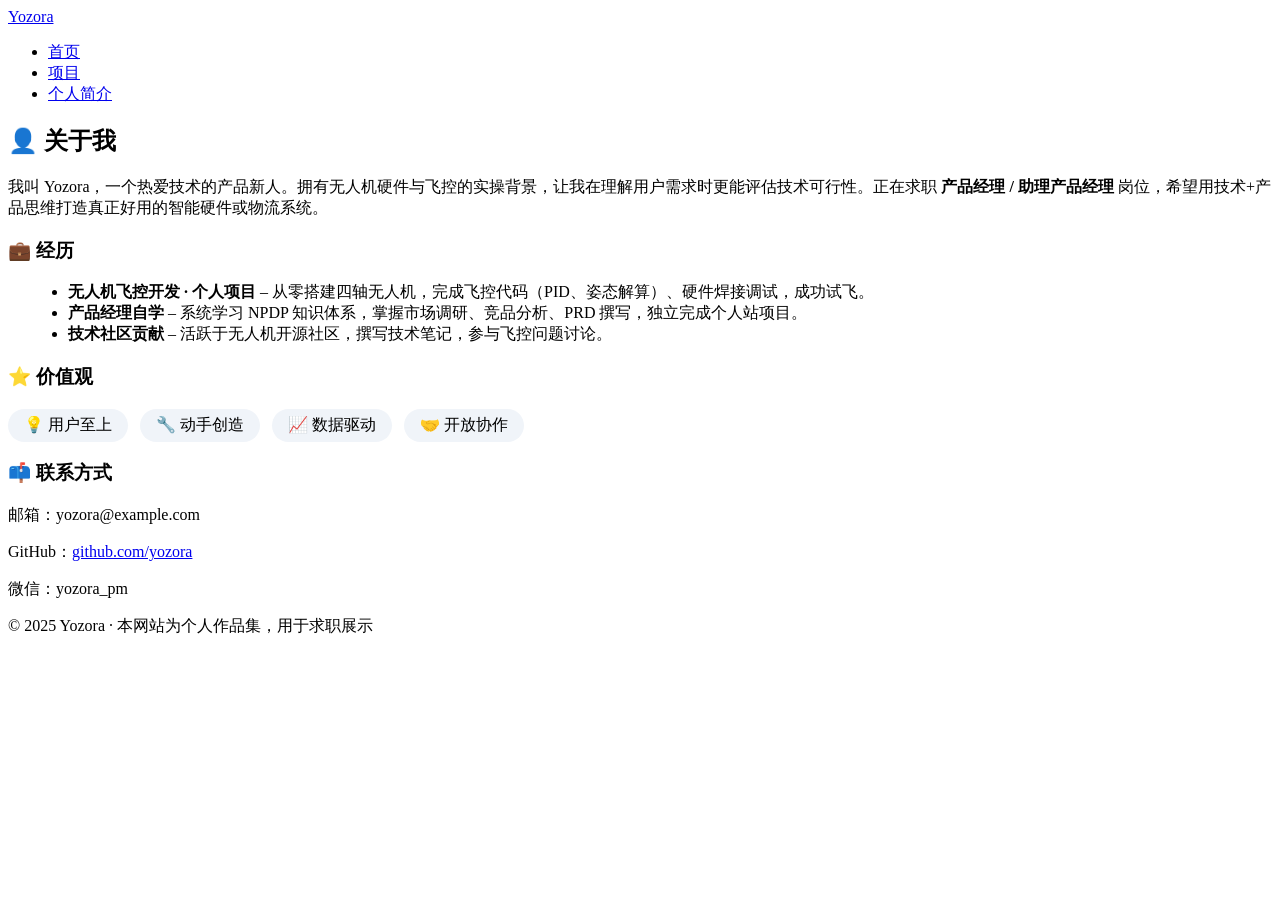
==== about.html @ b14886d8 "Create about.html" ====
<!DOCTYPE html>
<html lang="zh-CN">
<head>
    <meta charset="UTF-8">
    <meta name="viewport" content="width=device-width, initial-scale=1.0">
    <title>关于我 · Yozora</title>
    <link rel="stylesheet" href="style.css">
    <link rel="stylesheet" href="https://cdnjs.cloudflare.com/ajax/libs/font-awesome/6.0.0-beta3/css/all.min.css">
</head>
<body>

<nav class="navbar">
    <div class="container">
        <a href="index.html" class="logo">Yozora</a>
        <ul class="nav-links">
            <li><a href="index.html">首页</a></li>
            <li><a href="project.html">项目</a></li>
            <li><a href="about.html">个人简介</a></li>
        </ul>
    </div>
</nav>

<main class="container">
    <div class="card">
        <h2>👤 关于我</h2>
        <p>我叫 Yozora，一个热爱技术的产品新人。拥有无人机硬件与飞控的实操背景，让我在理解用户需求时更能评估技术可行性。正在求职 <strong>产品经理 / 助理产品经理</strong> 岗位，希望用技术+产品思维打造真正好用的智能硬件或物流系统。</p>

        <h3>💼 经历</h3>
        <ul style="margin: 16px 0 0 20px;">
            <li><strong>无人机飞控开发 · 个人项目</strong> – 从零搭建四轴无人机，完成飞控代码（PID、姿态解算）、硬件焊接调试，成功试飞。</li>
            <li><strong>产品经理自学</strong> – 系统学习 NPDP 知识体系，掌握市场调研、竞品分析、PRD 撰写，独立完成个人站项目。</li>
            <li><strong>技术社区贡献</strong> – 活跃于无人机开源社区，撰写技术笔记，参与飞控问题讨论。</li>
        </ul>

        <h3>⭐ 价值观</h3>
        <div style="display: flex; flex-wrap: wrap; gap: 12px; margin: 16px 0;">
            <span style="background: #f0f4f9; padding: 6px 16px; border-radius: 40px;">💡 用户至上</span>
            <span style="background: #f0f4f9; padding: 6px 16px; border-radius: 40px;">🔧 动手创造</span>
            <span style="background: #f0f4f9; padding: 6px 16px; border-radius: 40px;">📈 数据驱动</span>
            <span style="background: #f0f4f9; padding: 6px 16px; border-radius: 40px;">🤝 开放协作</span>
        </div>

        <h3>📫 联系方式</h3>
        <p>邮箱：yozora@example.com</p>
        <p>GitHub：<a href="#">github.com/yozora</a></p>
        <p>微信：yozora_pm</p>
    </div>
</main>

<footer class="footer">
    <div class="container">
        <p>© 2025 Yozora · 本网站为个人作品集，用于求职展示</p>
    </div>
</footer>

</body>
</html>
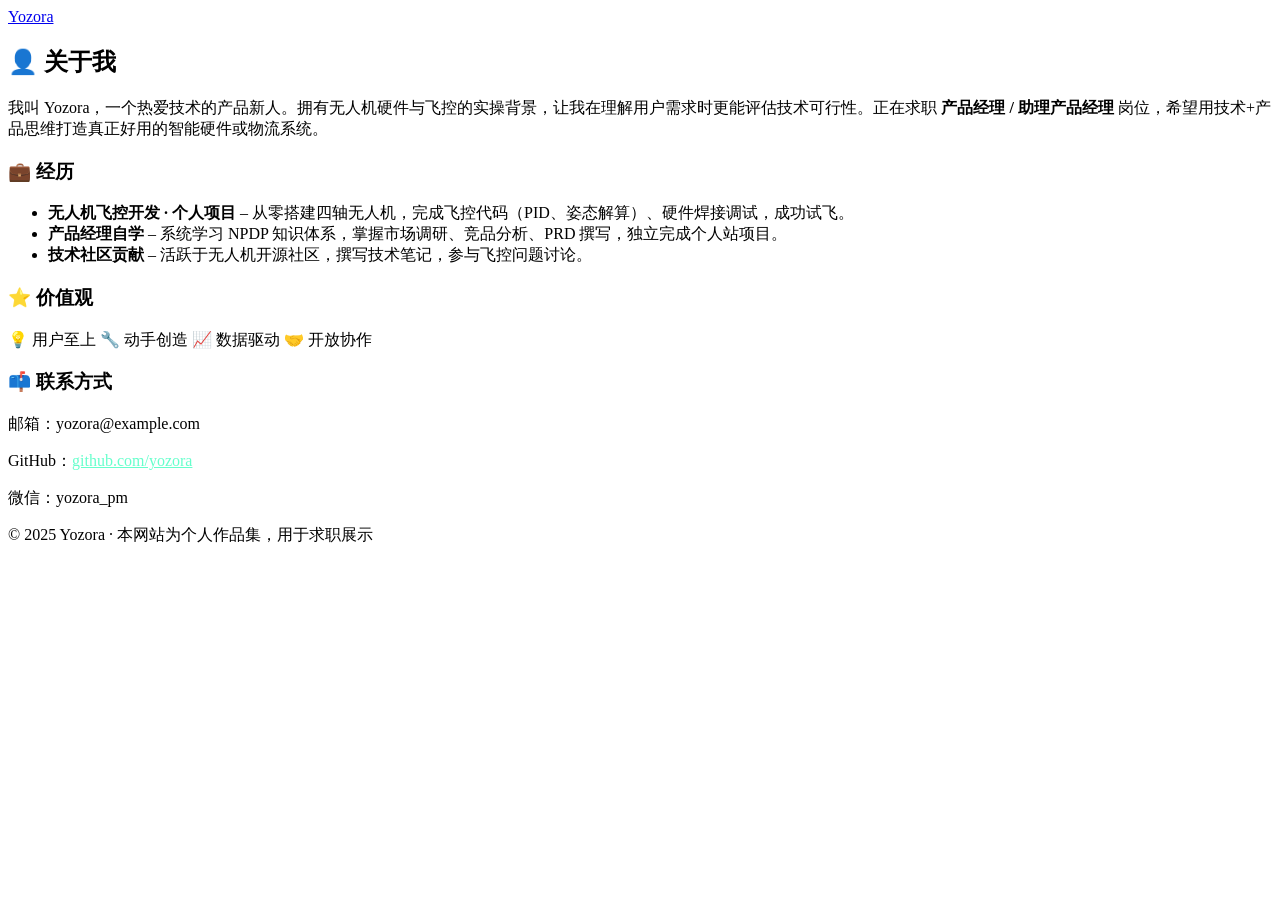
==== commit 9ce96232: "Update about.html" ====
--- a/about.html
+++ b/about.html
@@ -12,11 +12,6 @@
 <nav class="navbar">
     <div class="container">
         <a href="index.html" class="logo">Yozora</a>
-        <ul class="nav-links">
-            <li><a href="index.html">首页</a></li>
-            <li><a href="project.html">项目</a></li>
-            <li><a href="about.html">个人简介</a></li>
-        </ul>
     </div>
 </nav>
 
@@ -26,23 +21,23 @@
         <p>我叫 Yozora，一个热爱技术的产品新人。拥有无人机硬件与飞控的实操背景，让我在理解用户需求时更能评估技术可行性。正在求职 <strong>产品经理 / 助理产品经理</strong> 岗位，希望用技术+产品思维打造真正好用的智能硬件或物流系统。</p>
 
         <h3>💼 经历</h3>
-        <ul style="margin: 16px 0 0 20px;">
+        <ul class="experience-list">
             <li><strong>无人机飞控开发 · 个人项目</strong> – 从零搭建四轴无人机，完成飞控代码（PID、姿态解算）、硬件焊接调试，成功试飞。</li>
             <li><strong>产品经理自学</strong> – 系统学习 NPDP 知识体系，掌握市场调研、竞品分析、PRD 撰写，独立完成个人站项目。</li>
             <li><strong>技术社区贡献</strong> – 活跃于无人机开源社区，撰写技术笔记，参与飞控问题讨论。</li>
         </ul>
 
         <h3>⭐ 价值观</h3>
-        <div style="display: flex; flex-wrap: wrap; gap: 12px; margin: 16px 0;">
-            <span style="background: #f0f4f9; padding: 6px 16px; border-radius: 40px;">💡 用户至上</span>
-            <span style="background: #f0f4f9; padding: 6px 16px; border-radius: 40px;">🔧 动手创造</span>
-            <span style="background: #f0f4f9; padding: 6px 16px; border-radius: 40px;">📈 数据驱动</span>
-            <span style="background: #f0f4f9; padding: 6px 16px; border-radius: 40px;">🤝 开放协作</span>
+        <div class="value-tags">
+            <span class="value-tag">💡 用户至上</span>
+            <span class="value-tag">🔧 动手创造</span>
+            <span class="value-tag">📈 数据驱动</span>
+            <span class="value-tag">🤝 开放协作</span>
         </div>
 
         <h3>📫 联系方式</h3>
         <p>邮箱：yozora@example.com</p>
-        <p>GitHub：<a href="#">github.com/yozora</a></p>
+        <p>GitHub：<a href="#" style="color:#66ffcc;">github.com/yozora</a></p>
         <p>微信：yozora_pm</p>
     </div>
 </main>
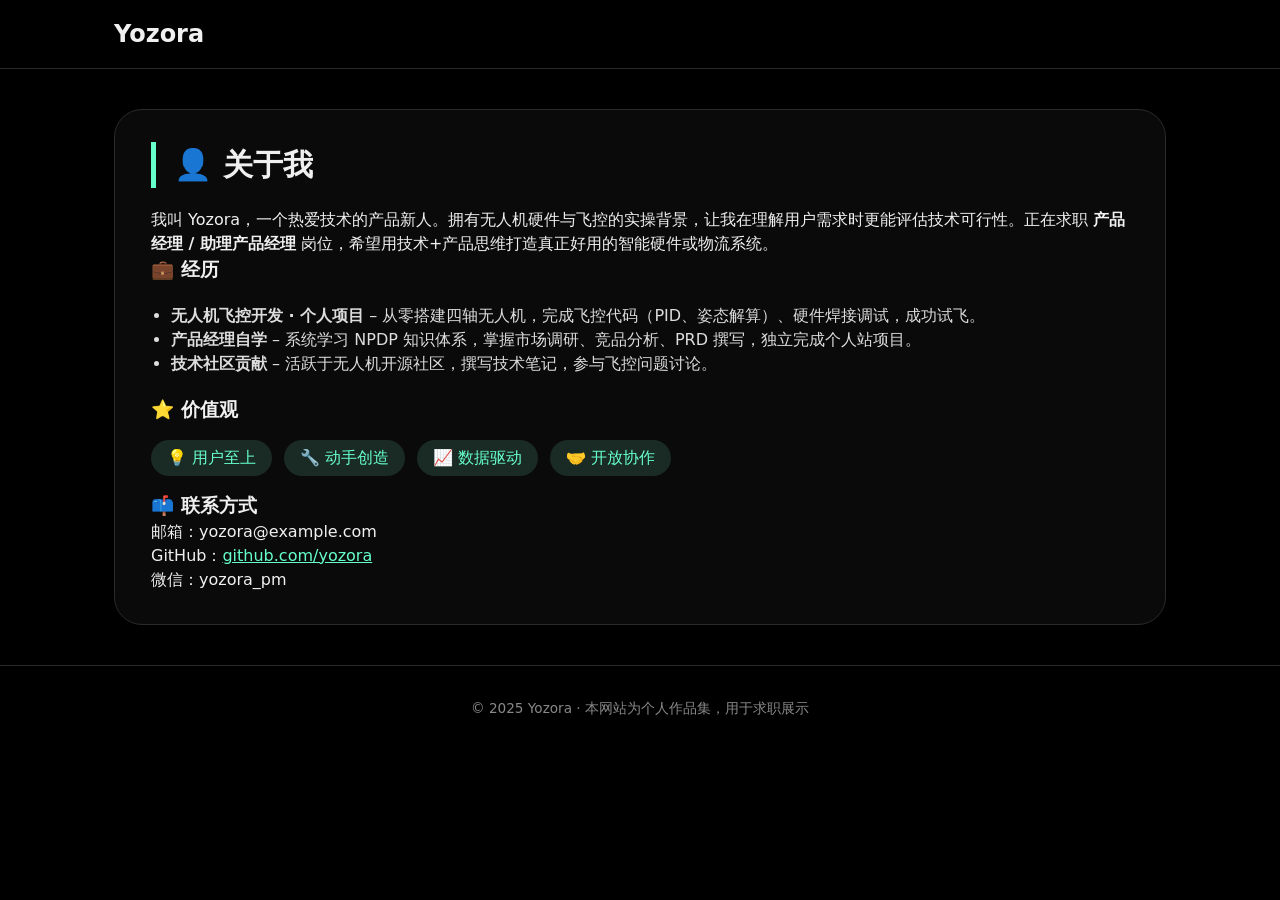
==== commit b7fc232c: "Update about.html" ====
--- a/about.html
+++ b/about.html
@@ -4,11 +4,12 @@
     <meta charset="UTF-8">
     <meta name="viewport" content="width=device-width, initial-scale=1.0">
     <title>关于我 · Yozora</title>
-    <link rel="stylesheet" href="style.css">
+    <link rel="stylesheet" href="styles.css">
     <link rel="stylesheet" href="https://cdnjs.cloudflare.com/ajax/libs/font-awesome/6.0.0-beta3/css/all.min.css">
 </head>
 <body>
 
+<!-- 导航栏：只有 Yozora 返回首页 -->
 <nav class="navbar">
     <div class="container">
         <a href="index.html" class="logo">Yozora</a>
--- a/styles.css
+++ b/styles.css
@@ -0,0 +1,264 @@
+/* ========== 全局样式 ========== */
+* {
+    margin: 0;
+    padding: 0;
+    box-sizing: border-box;
+}
+
+body {
+    /* 深黑色背景 - 关键修改 */
+    background-color: #000000;
+    /* 米白色文字 */
+    color: #f0f0f0;
+    font-family: 'Inter', system-ui, -apple-system, 'Segoe UI', Roboto, Helvetica, Arial, sans-serif;
+    line-height: 1.5;
+}
+
+/* 内容容器，限制最大宽度并居中 */
+.container {
+    max-width: 1100px;
+    margin: 0 auto;
+    padding: 0 24px;
+}
+
+/* ========== 导航栏（仅保留 Yozora 返回首页） ========== */
+.navbar {
+    background-color: #000000;
+    border-bottom: 1px solid #2a2a2a;
+    position: sticky;
+    top: 0;
+    z-index: 100;
+}
+
+.navbar .container {
+    padding: 16px 24px;
+}
+
+/* 返回首页的 Logo */
+.logo {
+    font-weight: 700;
+    font-size: 1.5rem;
+    text-decoration: none;
+    color: #f0f0f0;
+    transition: color 0.2s;
+}
+
+.logo:hover {
+    color: #66ffcc; /* 悬停时亮绿色 */
+}
+
+/* ========== 通用按钮样式 ========== */
+.btn-primary {
+    display: inline-block;
+    background: #2a6f4f;
+    color: white;
+    border: none;
+    padding: 10px 28px;
+    border-radius: 40px;
+    font-size: 1rem;
+    font-weight: 500;
+    cursor: pointer;
+    transition: 0.2s;
+    text-decoration: none;
+}
+
+.btn-primary:hover {
+    background: #3f8c64;
+}
+
+/* ========== 卡片样式（用于所有页面） ========== */
+.card {
+    background: #0a0a0a;   /* 卡片背景稍亮，与纯黑背景区分 */
+    border-radius: 28px;
+    padding: 32px 36px;
+    margin: 40px 0;
+    border: 1px solid #2a2a2a;
+    box-shadow: 0 4px 12px rgba(0, 0, 0, 0.4);
+}
+
+.card h2 {
+    font-size: 1.9rem;
+    font-weight: 600;
+    margin-bottom: 20px;
+    border-left: 5px solid #66ffcc; /* 装饰条 */
+    padding-left: 18px;
+    color: #f0f0f0;
+}
+
+/* ========== 首页的两个卡片（左右并排，可点击） ========== */
+.feature-grid {
+    display: flex;
+    gap: 30px;
+    flex-wrap: wrap;
+    margin: 20px 0 60px;
+}
+
+/* 每个卡片就是一个链接，宽度平均分配（在桌面端左右并排） */
+.feature-card {
+    flex: 1;                   /* 关键：两个卡片各占一半宽度 */
+    min-width: 250px;          /* 防止太窄时折行 */
+    background: #0a0a0a;
+    border: 1px solid #2a2a2a;
+    border-radius: 28px;
+    padding: 32px 24px;
+    text-align: center;        /* 所有文字和图标居中 */
+    transition: transform 0.2s, border-color 0.2s;
+    text-decoration: none;
+    color: inherit;
+    display: block;
+}
+
+.feature-card:hover {
+    transform: translateY(-4px);
+    border-color: #66ffcc;       /* 悬停时边框亮绿色 */
+}
+
+/* 图标样式（居中显示） */
+.feature-card i {
+    font-size: 48px;
+    color: #66ffcc;              /* 图标亮绿色 */
+    display: block;              /* 块级元素，方便居中 */
+    margin: 0 auto 16px auto;    /* 上下左右自动居中，下边距16px */
+}
+
+.feature-card h3 {
+    font-size: 1.6rem;
+    margin-bottom: 12px;
+    font-weight: 500;
+    color: #f0f0f0;
+}
+
+.feature-card p {
+    color: #bbbbbb;              /* 描述文字灰色 */
+    font-size: 0.95rem;
+}
+
+/* ========== 以下为其他页面公用样式（保持不变） ========== */
+.image-placeholder {
+    background: #1a1a1a;
+    border-radius: 20px;
+    padding: 20px;
+    text-align: center;
+    margin: 20px 0;
+    border: 1px solid #2a2a2a;
+}
+
+.image-placeholder img {
+    max-width: 100%;
+    height: auto;
+    display: block;
+    margin: 0 auto;
+}
+
+.timeline {
+    display: flex;
+    flex-direction: column;
+    gap: 16px;
+    margin: 20px 0;
+}
+
+.timeline-item {
+    display: flex;
+    align-items: flex-start;
+    gap: 20px;
+    border-bottom: 1px dashed #2a2a2a;
+    padding-bottom: 12px;
+}
+
+.timeline-day {
+    min-width: 80px;
+    font-weight: 700;
+    background: #1f2a24;
+    padding: 4px 12px;
+    border-radius: 40px;
+    text-align: center;
+    color: #66ffcc;
+}
+
+.timeline-content {
+    color: #dddddd;
+}
+
+.feedback-area {
+    background: #0e0e0e;
+    border-radius: 24px;
+    padding: 24px;
+    margin-top: 32px;
+    border: 1px solid #2a2a2a;
+}
+
+.rating-stars i {
+    font-size: 28px;
+    cursor: pointer;
+    color: #ffaa44;
+    margin-right: 6px;
+    transition: transform 0.1s;
+}
+
+.rating-stars i:hover {
+    transform: scale(1.1);
+}
+
+.rating-value {
+    background: #1a1a1a;
+    padding: 4px 12px;
+    border-radius: 30px;
+    font-size: 0.9rem;
+    margin-left: 12px;
+}
+
+textarea {
+    width: 100%;
+    padding: 12px;
+    border-radius: 16px;
+    border: 1px solid #2a2a2a;
+    background: #0a0a0a;
+    color: #f0f0f0;
+    font-family: inherit;
+    font-size: 1rem;
+    margin: 10px 0;
+}
+
+.experience-list {
+    margin: 20px 0 20px 20px;
+    color: #dddddd;
+}
+
+.value-tags {
+    display: flex;
+    flex-wrap: wrap;
+    gap: 12px;
+    margin: 16px 0;
+}
+
+.value-tag {
+    background: #1a2a24;
+    padding: 6px 16px;
+    border-radius: 40px;
+    color: #66ffcc;
+}
+
+.footer {
+    text-align: center;
+    padding: 32px 0;
+    border-top: 1px solid #2a2a2a;
+    margin-top: 32px;
+    color: #888888;
+    font-size: 0.85rem;
+}
+
+@media (max-width: 768px) {
+    .feature-grid {
+        flex-direction: column;   /* 手机屏幕时变成上下排列 */
+    }
+    .navbar .container {
+        text-align: left;
+    }
+    .card {
+        padding: 24px 20px;
+    }
+    .timeline-item {
+        flex-direction: column;
+        gap: 6px;
+    }
+}
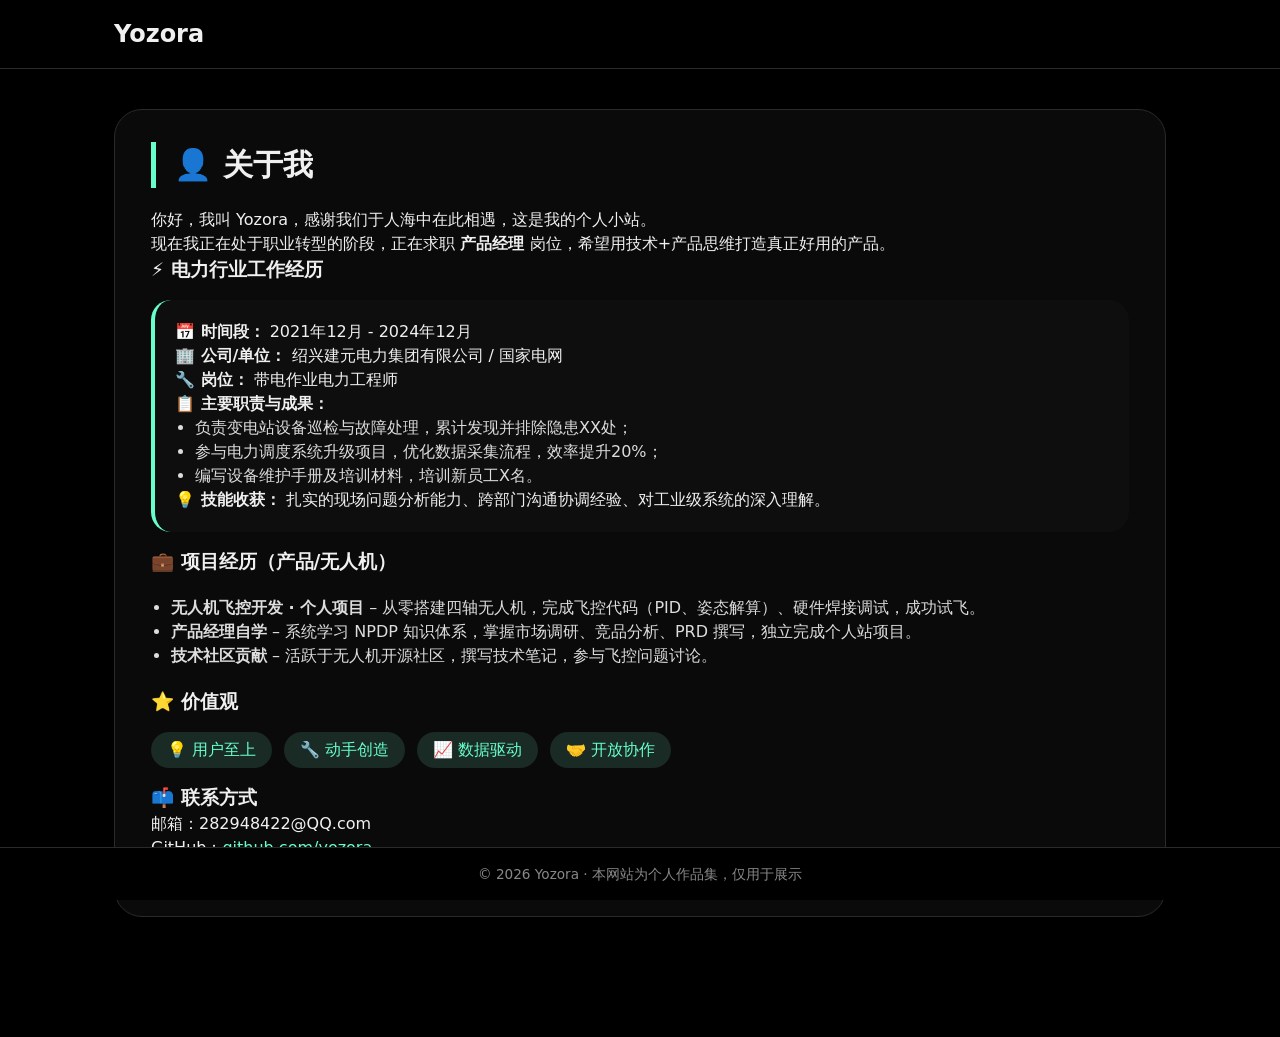
==== commit c7820268: "Update about.html" ====
--- a/about.html
+++ b/about.html
@@ -9,7 +9,6 @@
 </head>
 <body>
 
-<!-- 导航栏：只有 Yozora 返回首页 -->
 <nav class="navbar">
     <div class="container">
         <a href="index.html" class="logo">Yozora</a>
@@ -19,9 +18,25 @@
 <main class="container">
     <div class="card">
         <h2>👤 关于我</h2>
-        <p>我叫 Yozora，一个热爱技术的产品新人。拥有无人机硬件与飞控的实操背景，让我在理解用户需求时更能评估技术可行性。正在求职 <strong>产品经理 / 助理产品经理</strong> 岗位，希望用技术+产品思维打造真正好用的智能硬件或物流系统。</p>
+        <p>你好，我叫 Yozora，感谢我们于人海中在此相遇，这是我的个人小站。 </p>
+        <p>现在我正在处于职业转型的阶段，正在求职 <strong>产品经理 </strong> 岗位，希望用技术+产品思维打造真正好用的产品。</p>
+        <!-- ========= 用户可修改区域：电力工作经历 ========= -->
+        <h3>⚡ 电力行业工作经历</h3>
+        <div style="background: #0e0e0e; border-radius: 20px; padding: 20px; margin: 16px 0; border-left: 4px solid #66ffcc;">
+            <p><strong>📅 时间段：</strong> 2021年12月 - 2024年12月</p>
+            <p><strong>🏢 公司/单位：</strong> 绍兴建元电力集团有限公司 / 国家电网</p>
+            <p><strong>🔧 岗位：</strong> 带电作业电力工程师</p>
+            <p><strong>📋 主要职责与成果：</strong></p>
+            <ul style="margin-left: 20px; color: #dddddd;">
+                <li>负责变电站设备巡检与故障处理，累计发现并排除隐患XX处；</li>
+                <li>参与电力调度系统升级项目，优化数据采集流程，效率提升20%；</li>
+                <li>编写设备维护手册及培训材料，培训新员工X名。</li>
+                <!-- 你可以自由增删或修改以上条目 -->
+            </ul>
+            <p><strong>💡 技能收获：</strong> 扎实的现场问题分析能力、跨部门沟通协调经验、对工业级系统的深入理解。</p>
+        </div>
 
-        <h3>💼 经历</h3>
+        <h3>💼 项目经历（产品/无人机）</h3>
         <ul class="experience-list">
             <li><strong>无人机飞控开发 · 个人项目</strong> – 从零搭建四轴无人机，完成飞控代码（PID、姿态解算）、硬件焊接调试，成功试飞。</li>
             <li><strong>产品经理自学</strong> – 系统学习 NPDP 知识体系，掌握市场调研、竞品分析、PRD 撰写，独立完成个人站项目。</li>
@@ -37,15 +52,15 @@
         </div>
 
         <h3>📫 联系方式</h3>
-        <p>邮箱：yozora@example.com</p>
+        <p>邮箱：282948422@QQ.com</p>
         <p>GitHub：<a href="#" style="color:#66ffcc;">github.com/yozora</a></p>
-        <p>微信：yozora_pm</p>
+        <p>微信：yozora0501</p>
     </div>
 </main>
 
 <footer class="footer">
     <div class="container">
-        <p>© 2025 Yozora · 本网站为个人作品集，用于求职展示</p>
+        <p>© 2026 Yozora · 本网站为个人作品集，仅用于展示</p>
     </div>
 </footer>
 
--- a/styles.css
+++ b/styles.css
@@ -6,12 +6,11 @@
 }
 
 body {
-    /* 深黑色背景 - 关键修改 */
     background-color: #000000;
-    /* 米白色文字 */
     color: #f0f0f0;
     font-family: 'Inter', system-ui, -apple-system, 'Segoe UI', Roboto, Helvetica, Arial, sans-serif;
     line-height: 1.5;
+    padding-bottom: 80px;   /* 为固定页脚留出空间，避免遮挡内容 */
 }
 
 /* 内容容器，限制最大宽度并居中 */
@@ -44,7 +43,7 @@
 }
 
 .logo:hover {
-    color: #66ffcc; /* 悬停时亮绿色 */
+    color: #66ffcc;
 }
 
 /* ========== 通用按钮样式 ========== */
@@ -68,7 +67,7 @@
 
 /* ========== 卡片样式（用于所有页面） ========== */
 .card {
-    background: #0a0a0a;   /* 卡片背景稍亮，与纯黑背景区分 */
+    background: #0a0a0a;
     border-radius: 28px;
     padding: 32px 36px;
     margin: 40px 0;
@@ -80,7 +79,7 @@
     font-size: 1.9rem;
     font-weight: 600;
     margin-bottom: 20px;
-    border-left: 5px solid #66ffcc; /* 装饰条 */
+    border-left: 5px solid #66ffcc;
     padding-left: 18px;
     color: #f0f0f0;
 }
@@ -93,15 +92,14 @@
     margin: 20px 0 60px;
 }
 
-/* 每个卡片就是一个链接，宽度平均分配（在桌面端左右并排） */
 .feature-card {
-    flex: 1;                   /* 关键：两个卡片各占一半宽度 */
-    min-width: 250px;          /* 防止太窄时折行 */
+    flex: 1;
+    min-width: 250px;
     background: #0a0a0a;
     border: 1px solid #2a2a2a;
     border-radius: 28px;
     padding: 32px 24px;
-    text-align: center;        /* 所有文字和图标居中 */
+    text-align: center;
     transition: transform 0.2s, border-color 0.2s;
     text-decoration: none;
     color: inherit;
@@ -110,15 +108,14 @@
 
 .feature-card:hover {
     transform: translateY(-4px);
-    border-color: #66ffcc;       /* 悬停时边框亮绿色 */
-}
-
-/* 图标样式（居中显示） */
+    border-color: #66ffcc;
+}
+
 .feature-card i {
     font-size: 48px;
-    color: #66ffcc;              /* 图标亮绿色 */
-    display: block;              /* 块级元素，方便居中 */
-    margin: 0 auto 16px auto;    /* 上下左右自动居中，下边距16px */
+    color: #66ffcc;
+    display: block;
+    margin: 0 auto 16px auto;
 }
 
 .feature-card h3 {
@@ -129,11 +126,11 @@
 }
 
 .feature-card p {
-    color: #bbbbbb;              /* 描述文字灰色 */
+    color: #bbbbbb;
     font-size: 0.95rem;
 }
 
-/* ========== 以下为其他页面公用样式（保持不变） ========== */
+/* ========== 以下为其他页面公用样式 ========== */
 .image-placeholder {
     background: #1a1a1a;
     border-radius: 20px;
@@ -238,18 +235,24 @@
     color: #66ffcc;
 }
 
+/* ========== 固定页脚样式 ========== */
 .footer {
-    text-align: center;
-    padding: 32px 0;
+    position: fixed;
+    bottom: 0;
+    left: 0;
+    width: 100%;
+    text-align: center;
+    padding: 16px 0;
     border-top: 1px solid #2a2a2a;
-    margin-top: 32px;
+    background-color: #000000;
     color: #888888;
     font-size: 0.85rem;
+    z-index: 100;
 }
 
 @media (max-width: 768px) {
     .feature-grid {
-        flex-direction: column;   /* 手机屏幕时变成上下排列 */
+        flex-direction: column;
     }
     .navbar .container {
         text-align: left;
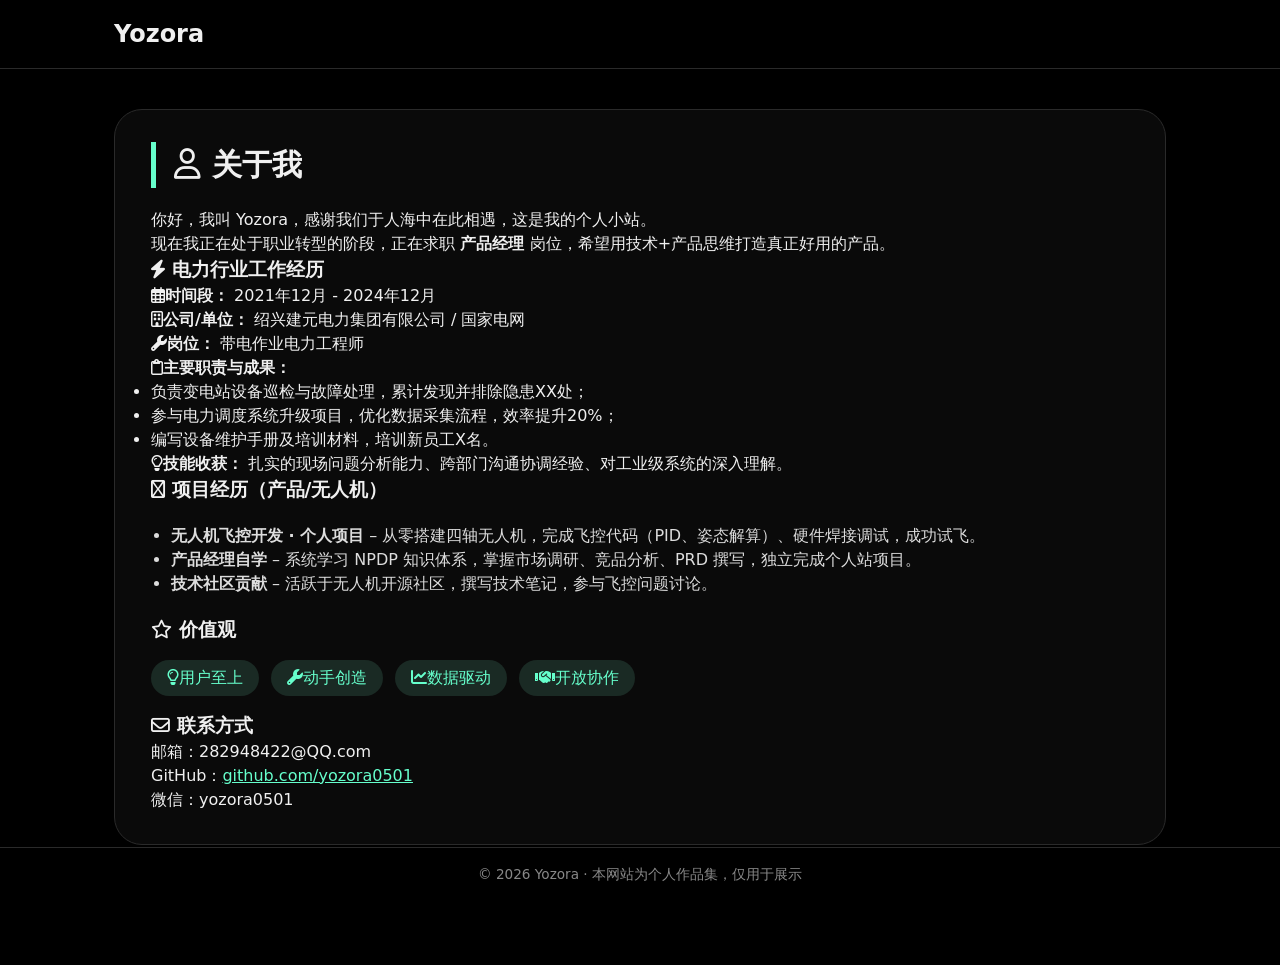
==== commit 684bcfd2: "Update about.html" ====
--- a/about.html
+++ b/about.html
@@ -17,43 +17,58 @@
 
 <main class="container">
     <div class="card">
-        <h2>👤 关于我</h2>
+        <h2 class="section-heading">
+            <span class="heading-icon"><i class="far fa-user"></i></span>
+            <span class="title-text">关于我</span>
+        </h2>
         <p>你好，我叫 Yozora，感谢我们于人海中在此相遇，这是我的个人小站。 </p>
         <p>现在我正在处于职业转型的阶段，正在求职 <strong>产品经理 </strong> 岗位，希望用技术+产品思维打造真正好用的产品。</p>
         <!-- ========= 用户可修改区域：电力工作经历 ========= -->
-        <h3>⚡ 电力行业工作经历</h3>
-        <div style="background: #0e0e0e; border-radius: 20px; padding: 20px; margin: 16px 0; border-left: 4px solid #66ffcc;">
-            <p><strong>📅 时间段：</strong> 2021年12月 - 2024年12月</p>
-            <p><strong>🏢 公司/单位：</strong> 绍兴建元电力集团有限公司 / 国家电网</p>
-            <p><strong>🔧 岗位：</strong> 带电作业电力工程师</p>
-            <p><strong>📋 主要职责与成果：</strong></p>
-            <ul style="margin-left: 20px; color: #dddddd;">
+        <h3 class="section-heading">
+            <span class="heading-icon"><i class="fas fa-bolt"></i></span>
+            <span class="title-text">电力行业工作经历</span>
+        </h3>
+        <div class="detail-card">
+            <p><strong class="meta-label"><span class="mini-icon"><i class="far fa-calendar-alt"></i></span><span>时间段：</span></strong> 2021年12月 - 2024年12月</p>
+            <p><strong class="meta-label"><span class="mini-icon"><i class="far fa-building"></i></span><span>公司/单位：</span></strong> 绍兴建元电力集团有限公司 / 国家电网</p>
+            <p><strong class="meta-label"><span class="mini-icon"><i class="fas fa-wrench"></i></span><span>岗位：</span></strong> 带电作业电力工程师</p>
+            <p><strong class="meta-label"><span class="mini-icon"><i class="far fa-clipboard"></i></span><span>主要职责与成果：</span></strong></p>
+            <ul class="detail-list">
                 <li>负责变电站设备巡检与故障处理，累计发现并排除隐患XX处；</li>
                 <li>参与电力调度系统升级项目，优化数据采集流程，效率提升20%；</li>
                 <li>编写设备维护手册及培训材料，培训新员工X名。</li>
                 <!-- 你可以自由增删或修改以上条目 -->
             </ul>
-            <p><strong>💡 技能收获：</strong> 扎实的现场问题分析能力、跨部门沟通协调经验、对工业级系统的深入理解。</p>
+            <p><strong class="meta-label"><span class="mini-icon"><i class="far fa-lightbulb"></i></span><span>技能收获：</span></strong> 扎实的现场问题分析能力、跨部门沟通协调经验、对工业级系统的深入理解。</p>
         </div>
 
-        <h3>💼 项目经历（产品/无人机）</h3>
+        <h3 class="section-heading">
+            <span class="heading-icon"><i class="far fa-briefcase"></i></span>
+            <span class="title-text">项目经历（产品/无人机）</span>
+        </h3>
         <ul class="experience-list">
             <li><strong>无人机飞控开发 · 个人项目</strong> – 从零搭建四轴无人机，完成飞控代码（PID、姿态解算）、硬件焊接调试，成功试飞。</li>
             <li><strong>产品经理自学</strong> – 系统学习 NPDP 知识体系，掌握市场调研、竞品分析、PRD 撰写，独立完成个人站项目。</li>
             <li><strong>技术社区贡献</strong> – 活跃于无人机开源社区，撰写技术笔记，参与飞控问题讨论。</li>
         </ul>
 
-        <h3>⭐ 价值观</h3>
+        <h3 class="section-heading">
+            <span class="heading-icon"><i class="far fa-star"></i></span>
+            <span class="title-text">价值观</span>
+        </h3>
         <div class="value-tags">
-            <span class="value-tag">💡 用户至上</span>
-            <span class="value-tag">🔧 动手创造</span>
-            <span class="value-tag">📈 数据驱动</span>
-            <span class="value-tag">🤝 开放协作</span>
+            <span class="value-tag"><i class="far fa-lightbulb"></i>用户至上</span>
+            <span class="value-tag"><i class="fas fa-wrench"></i>动手创造</span>
+            <span class="value-tag"><i class="fas fa-chart-line"></i>数据驱动</span>
+            <span class="value-tag"><i class="fas fa-handshake"></i>开放协作</span>
         </div>
 
-        <h3>📫 联系方式</h3>
+        <h3 class="section-heading">
+            <span class="heading-icon"><i class="far fa-envelope"></i></span>
+            <span class="title-text">联系方式</span>
+        </h3>
         <p>邮箱：282948422@QQ.com</p>
-        <p>GitHub：<a href="#" style="color:#66ffcc;">github.com/yozora</a></p>
+        <p>GitHub：<a href="#" style="color:#66ffcc;">github.com/yozora0501</a></p>
         <p>微信：yozora0501</p>
     </div>
 </main>
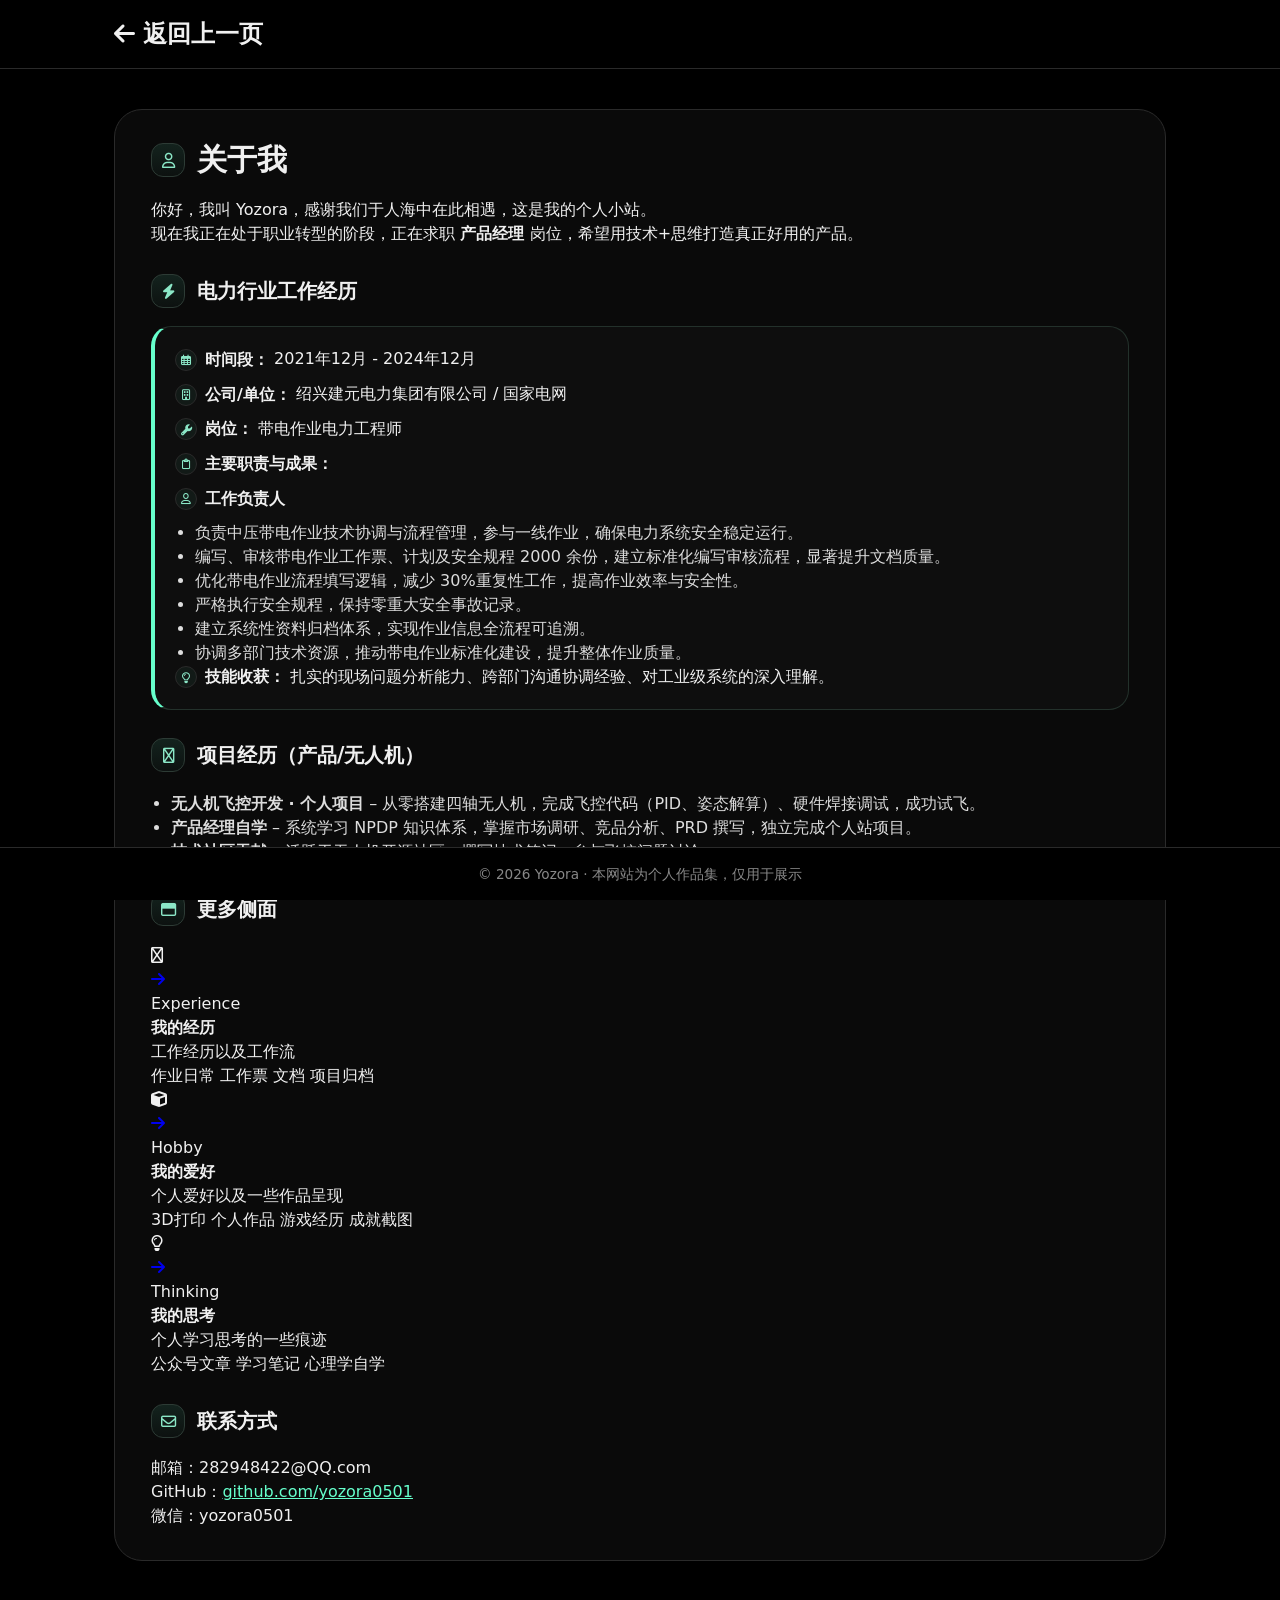
==== commit 17c37978: "Update about.html" ====
--- a/about.html
+++ b/about.html
@@ -11,7 +11,10 @@
 
 <nav class="navbar">
     <div class="container">
-        <a href="index.html" class="logo">Yozora</a>
+        <a href="index.html" class="logo back-link" onclick="if (window.history.length > 1) { history.back(); return false; }">
+            <i class="fas fa-arrow-left"></i>
+            <span>返回上一页</span>
+        </a>
     </div>
 </nav>
 
@@ -22,7 +25,7 @@
             <span class="title-text">关于我</span>
         </h2>
         <p>你好，我叫 Yozora，感谢我们于人海中在此相遇，这是我的个人小站。 </p>
-        <p>现在我正在处于职业转型的阶段，正在求职 <strong>产品经理 </strong> 岗位，希望用技术+产品思维打造真正好用的产品。</p>
+        <p>现在我正在处于职业转型的阶段，正在求职 <strong>产品经理 </strong> 岗位，希望用技术+思维打造真正好用的产品。</p>
         <!-- ========= 用户可修改区域：电力工作经历 ========= -->
         <h3 class="section-heading">
             <span class="heading-icon"><i class="fas fa-bolt"></i></span>
@@ -33,11 +36,14 @@
             <p><strong class="meta-label"><span class="mini-icon"><i class="far fa-building"></i></span><span>公司/单位：</span></strong> 绍兴建元电力集团有限公司 / 国家电网</p>
             <p><strong class="meta-label"><span class="mini-icon"><i class="fas fa-wrench"></i></span><span>岗位：</span></strong> 带电作业电力工程师</p>
             <p><strong class="meta-label"><span class="mini-icon"><i class="far fa-clipboard"></i></span><span>主要职责与成果：</span></strong></p>
+            <p><strong class="meta-label"><span class="mini-icon"><i class="far fa-user"></i></span><span>工作负责人</span></strong></p>
             <ul class="detail-list">
-                <li>负责变电站设备巡检与故障处理，累计发现并排除隐患XX处；</li>
-                <li>参与电力调度系统升级项目，优化数据采集流程，效率提升20%；</li>
-                <li>编写设备维护手册及培训材料，培训新员工X名。</li>
-                <!-- 你可以自由增删或修改以上条目 -->
+                <li>负责中压带电作业技术协调与流程管理，参与一线作业，确保电力系统安全稳定运行。</li>
+                <li>编写、审核带电作业工作票、计划及安全规程 2000 余份，建立标准化编写审核流程，显著提升文档质量。</li>
+                <li>优化带电作业流程填写逻辑，减少 30%重复性工作，提高作业效率与安全性。</li>
+                <li>严格执行安全规程，保持零重大安全事故记录。</li>
+                <li>建立系统性资料归档体系，实现作业信息全流程可追溯。</li>
+                <li>协调多部门技术资源，推动带电作业标准化建设，提升整体作业质量。</li>
             </ul>
             <p><strong class="meta-label"><span class="mini-icon"><i class="far fa-lightbulb"></i></span><span>技能收获：</span></strong> 扎实的现场问题分析能力、跨部门沟通协调经验、对工业级系统的深入理解。</p>
         </div>
@@ -53,14 +59,69 @@
         </ul>
 
         <h3 class="section-heading">
-            <span class="heading-icon"><i class="far fa-star"></i></span>
-            <span class="title-text">价值观</span>
+            <span class="heading-icon"><i class="far fa-window-maximize"></i></span>
+            <span class="title-text">更多侧面</span>
         </h3>
-        <div class="value-tags">
-            <span class="value-tag"><i class="far fa-lightbulb"></i>用户至上</span>
-            <span class="value-tag"><i class="fas fa-wrench"></i>动手创造</span>
-            <span class="value-tag"><i class="fas fa-chart-line"></i>数据驱动</span>
-            <span class="value-tag"><i class="fas fa-handshake"></i>开放协作</span>
+    
+        <div class="about-grid">
+            <article class="about-card">
+                <div class="about-card-head">
+                    <div class="about-card-icon"><i class="far fa-briefcase"></i></div>
+                    <a href="experience.html" class="about-card-action" aria-label="进入我的经历页面">
+                        <i class="fas fa-arrow-right"></i>
+                    </a>
+                </div>
+                <div class="about-card-copy">
+                    <span class="about-card-label">Experience</span>
+                    <h4>我的经历</h4>
+                    <p>工作经历以及工作流</p>
+                </div>
+                <div class="about-card-tags">
+                    <span class="about-card-tag">作业日常</span>
+                    <span class="about-card-tag">工作票</span>
+                    <span class="about-card-tag">文档</span>
+                    <span class="about-card-tag">项目归档</span>
+                </div>
+            </article>
+
+            <article class="about-card">
+                <div class="about-card-head">
+                    <div class="about-card-icon"><i class="fas fa-cube"></i></div>
+                    <a href="hobbies.html" class="about-card-action" aria-label="进入我的爱好页面">
+                        <i class="fas fa-arrow-right"></i>
+                    </a>
+                </div>
+                <div class="about-card-copy">
+                    <span class="about-card-label">Hobby</span>
+                    <h4>我的爱好</h4>
+                    <p>个人爱好以及一些作品呈现</p>
+                </div>
+                <div class="about-card-tags">
+                    <span class="about-card-tag">3D打印</span>
+                    <span class="about-card-tag">个人作品</span>
+                    <span class="about-card-tag">游戏经历</span>
+                    <span class="about-card-tag">成就截图</span>
+                </div>
+            </article>
+
+            <article class="about-card">
+                <div class="about-card-head">
+                    <div class="about-card-icon"><i class="far fa-lightbulb"></i></div>
+                    <a href="https://mp.weixin.qq.com/s/_S1CBEpDDANddhOKHPT5rg" target="_blank" rel="noopener noreferrer" class="about-card-action" aria-label="填写公众号链接后可跳转">
+                        <i class="fas fa-arrow-right"></i>
+                    </a>
+                </div>
+                <div class="about-card-copy">
+                    <span class="about-card-label">Thinking</span>
+                    <h4>我的思考</h4>
+                    <p>个人学习思考的一些痕迹</p>
+                </div>
+                <div class="about-card-tags">
+                    <span class="about-card-tag">公众号文章</span>
+                    <span class="about-card-tag">学习笔记</span>
+                    <span class="about-card-tag">心理学自学</span>
+                </div>
+            </article>
         </div>
 
         <h3 class="section-heading">
@@ -68,7 +129,7 @@
             <span class="title-text">联系方式</span>
         </h3>
         <p>邮箱：282948422@QQ.com</p>
-        <p>GitHub：<a href="#" style="color:#66ffcc;">github.com/yozora0501</a></p>
+        <p>GitHub：<a href="https://github.com/yozora0501" target="_blank" rel="noopener noreferrer" style="color:#66ffcc;">github.com/yozora0501</a></p>
         <p>微信：yozora0501</p>
     </div>
 </main>
@@ -81,3 +142,4 @@
 
 </body>
 </html>
+
--- a/styles.css
+++ b/styles.css
@@ -11,6 +11,10 @@
     font-family: 'Inter', system-ui, -apple-system, 'Segoe UI', Roboto, Helvetica, Arial, sans-serif;
     line-height: 1.5;
     padding-bottom: 80px;   /* 为固定页脚留出空间，避免遮挡内容 */
+}
+
+body.viewer-open {
+    overflow: hidden;
 }
 
 /* 内容容器，限制最大宽度并居中 */
@@ -84,6 +88,46 @@
     color: #f0f0f0;
 }
 
+.section-heading {
+    display: flex;
+    align-items: center;
+    gap: 12px;
+}
+
+.card h2.section-heading {
+    border-left: none;
+    padding-left: 0;
+    margin-bottom: 20px;
+}
+
+.card h3.section-heading {
+    margin: 28px 0 18px;
+    font-size: 1.28rem;
+    font-weight: 600;
+    color: #f0f0f0;
+}
+
+.heading-icon {
+    width: 34px;
+    height: 34px;
+    border-radius: 12px;
+    border: 1px solid #2d3b35;
+    display: inline-flex;
+    align-items: center;
+    justify-content: center;
+    flex-shrink: 0;
+    color: #8be7c7;
+    background: linear-gradient(180deg, rgba(102, 255, 204, 0.1), rgba(102, 255, 204, 0.03));
+}
+
+.heading-icon i {
+    font-size: 0.95rem;
+}
+
+.title-text {
+    line-height: 1.2;
+}
+
 /* ========== 首页的两个卡片（左右并排，可点击） ========== */
 .feature-grid {
     display: flex;
@@ -147,6 +191,403 @@
     margin: 0 auto;
 }
 
+.zoomable-image {
+    cursor: zoom-in;
+    border-radius: 14px;
+    transition: transform 0.25s ease, box-shadow 0.25s ease;
+}
+
+.zoomable-image:hover {
+    transform: translateY(-2px);
+    box-shadow: 0 14px 30px rgba(0, 0, 0, 0.3);
+}
+
+.image-hint {
+    margin-top: 14px;
+    display: inline-flex;
+    align-items: center;
+    gap: 8px;
+    padding: 8px 14px;
+    border-radius: 999px;
+    border: 1px solid #2c3532;
+    background: rgba(255, 255, 255, 0.03);
+    color: #aac8bb;
+    font-size: 0.84rem;
+}
+
+.image-viewer {
+    position: fixed;
+    inset: 0;
+    display: none;
+    z-index: 1200;
+}
+
+.image-viewer.is-open {
+    display: block;
+}
+
+.image-viewer-backdrop {
+    position: absolute;
+    inset: 0;
+    background: rgba(0, 0, 0, 0.82);
+    backdrop-filter: blur(6px);
+}
+
+.image-viewer-dialog {
+    position: relative;
+    z-index: 1;
+    width: min(96vw, 1600px);
+    height: min(92vh, 980px);
+    margin: 4vh auto;
+    border: 1px solid rgba(102, 255, 204, 0.14);
+    border-radius: 28px;
+    background: linear-gradient(180deg, rgba(18, 23, 22, 0.98), rgba(10, 12, 11, 0.98));
+    box-shadow: 0 30px 80px rgba(0, 0, 0, 0.45);
+    overflow: hidden;
+    display: flex;
+    flex-direction: column;
+}
+
+.image-viewer-toolbar {
+    display: flex;
+    align-items: center;
+    justify-content: space-between;
+    gap: 16px;
+    padding: 18px 22px;
+    border-bottom: 1px solid rgba(102, 255, 204, 0.1);
+    background: rgba(255, 255, 255, 0.02);
+}
+
+.image-viewer-title-wrap {
+    min-width: 0;
+}
+
+.image-viewer-title-wrap h4 {
+    font-size: 1.05rem;
+    font-weight: 600;
+    color: #f0f0f0;
+    white-space: nowrap;
+    overflow: hidden;
+    text-overflow: ellipsis;
+}
+
+.image-viewer-label {
+    display: inline-block;
+    margin-bottom: 4px;
+    font-size: 0.72rem;
+    letter-spacing: 0.12em;
+    text-transform: uppercase;
+    color: #7ea694;
+}
+
+.image-viewer-actions {
+    display: flex;
+    align-items: center;
+    gap: 10px;
+    flex-wrap: wrap;
+    justify-content: flex-end;
+}
+
+.viewer-btn {
+    border: 1px solid #32443c;
+    background: rgba(255, 255, 255, 0.03);
+    color: #e9fff7;
+    border-radius: 999px;
+    min-height: 38px;
+    padding: 0 14px;
+    display: inline-flex;
+    align-items: center;
+    justify-content: center;
+    cursor: pointer;
+    text-decoration: none;
+    transition: background 0.2s ease, border-color 0.2s ease, transform 0.2s ease;
+}
+
+.viewer-btn:hover {
+    background: rgba(102, 255, 204, 0.08);
+    border-color: #4d6d61;
+    transform: translateY(-1px);
+}
+
+.viewer-close {
+    width: 38px;
+    padding: 0;
+}
+
+.viewer-zoom {
+    min-width: 62px;
+    text-align: center;
+    color: #9cf0d4;
+    font-weight: 600;
+    letter-spacing: 0.02em;
+}
+
+.image-viewer-stage {
+    flex: 1;
+    overflow: auto;
+    padding: 24px;
+}
+
+.image-viewer-canvas {
+    min-height: 100%;
+    min-width: 100%;
+    display: flex;
+    align-items: flex-start;
+    justify-content: center;
+    padding: 24px;
+}
+
+.image-viewer-canvas img {
+    display: block;
+    max-width: min(92vw, 1400px);
+    height: auto;
+    transform-origin: top center;
+    transition: transform 0.18s ease;
+    box-shadow: 0 18px 48px rgba(0, 0, 0, 0.35);
+    border-radius: 18px;
+    background: #ffffff;
+}
+
+.detail-card {
+    background: #0e0e0e;
+    border-radius: 20px;
+    padding: 20px;
+    margin: 16px 0;
+    border: 1px solid #23312b;
+    border-left: 4px solid #66ffcc;
+}
+
+.detail-card p {
+    margin-bottom: 10px;
+}
+
+.detail-card p:last-child {
+    margin-bottom: 0;
+}
+
+.detail-list {
+    margin-left: 20px;
+    color: #dddddd;
+}
+
+.meta-label {
+    display: inline-flex;
+    align-items: center;
+    gap: 8px;
+}
+
+.mini-icon {
+    width: 22px;
+    height: 22px;
+    border-radius: 999px;
+    border: 1px solid #2a2a2a;
+    display: inline-flex;
+    align-items: center;
+    justify-content: center;
+    color: #8be7c7;
+    background: rgba(102, 255, 204, 0.05);
+}
+
+.mini-icon i {
+    font-size: 0.7rem;
+}
+
+.resource-grid {
+    display: flex;
+    gap: 24px;
+    flex-wrap: wrap;
+    margin: 20px 0;
+}
+
+.resource-card {
+    flex: 1 1 240px;
+    display: flex;
+    flex-direction: column;
+    background: #1a1a1a;
+    border: 1px solid #2a2a2a;
+    border-radius: 20px;
+    padding: 20px;
+    text-align: center;
+    position: relative;
+    overflow: hidden;
+    color: inherit;
+    text-decoration: none;
+    transition: transform 0.22s ease, border-color 0.22s ease, background 0.22s ease;
+}
+
+.resource-link-card {
+    cursor: pointer;
+}
+
+.resource-link-card:hover {
+    transform: translateY(-4px);
+    border-color: #4d6d61;
+    background: #1d211f;
+}
+
+.resource-link-card:focus-visible {
+    outline: 2px solid #66ffcc;
+    outline-offset: 4px;
+}
+
+.resource-icon {
+    width: 52px;
+    height: 52px;
+    margin: 0 auto 14px;
+    border-radius: 16px;
+    border: 1px solid #2d3b35;
+    color: #8be7c7;
+    background: rgba(102, 255, 204, 0.05);
+    display: flex;
+    align-items: center;
+    justify-content: center;
+}
+
+.resource-icon i {
+    font-size: 1.15rem;
+}
+
+.resource-card h4 {
+    margin-bottom: 8px;
+    font-size: 1.1rem;
+}
+
+.resource-card p {
+    font-size: 0.9rem;
+    color: #cccccc;
+    line-height: 1.7;
+}
+
+.resource-card img {
+    max-width: 100%;
+    border-radius: 12px;
+    margin-top: 12px;
+}
+
+.resource-card-top {
+    display: flex;
+    align-items: center;
+    justify-content: space-between;
+    gap: 12px;
+    margin-bottom: 8px;
+}
+
+.resource-card-top .resource-icon {
+    margin: 0;
+}
+
+.resource-label {
+    display: inline-block;
+    margin-bottom: 10px;
+    font-size: 0.72rem;
+    letter-spacing: 0.12em;
+    text-transform: uppercase;
+    color: #7ea694;
+}
+
+.doc-badge {
+    display: inline-flex;
+    align-items: center;
+    justify-content: center;
+    min-width: 52px;
+    padding: 6px 12px;
+    border-radius: 999px;
+    border: 1px solid rgba(102, 255, 204, 0.3);
+    background: rgba(102, 255, 204, 0.08);
+    color: #9cf0d4;
+    font-size: 0.72rem;
+    font-weight: 700;
+    letter-spacing: 0.12em;
+}
+
+.resource-meta {
+    display: flex;
+    flex-wrap: wrap;
+    gap: 10px;
+    justify-content: center;
+    margin-top: 16px;
+}
+
+.resource-meta-item {
+    display: inline-flex;
+    align-items: center;
+    gap: 8px;
+    padding: 7px 12px;
+    border-radius: 999px;
+    border: 1px solid #2c3532;
+    background: rgba(255, 255, 255, 0.02);
+    color: #cfe6dc;
+    font-size: 0.82rem;
+}
+
+.resource-meta-item i {
+    color: #8be7c7;
+    font-size: 0.78rem;
+}
+
+.resource-card-featured {
+    text-align: left;
+    border-color: #2f4b40;
+    background:
+        radial-gradient(circle at top right, rgba(102, 255, 204, 0.08), transparent 38%),
+        linear-gradient(180deg, #18211e, #121716);
+    box-shadow: 0 16px 40px rgba(0, 0, 0, 0.28);
+}
+
+.resource-card-featured.resource-link-card:hover {
+    border-color: #66ffcc;
+    background:
+        radial-gradient(circle at top right, rgba(102, 255, 204, 0.12), transparent 40%),
+        linear-gradient(180deg, #1a2723, #121716);
+}
+
+.resource-card-featured::after {
+    content: '';
+    position: absolute;
+    top: 18px;
+    right: 18px;
+    width: 88px;
+    height: 88px;
+    border-radius: 24px;
+    border: 1px solid rgba(102, 255, 204, 0.08);
+    opacity: 0.6;
+    pointer-events: none;
+}
+
+.resource-card-featured .resource-label,
+.resource-card-featured h4,
+.resource-card-featured p {
+    text-align: left;
+}
+
+.resource-card-featured .resource-link {
+    margin-top: 18px;
+}
+
+.resource-card-featured .resource-meta {
+    justify-content: flex-start;
+}
+
+.resource-link {
+    color: #66ffcc;
+    text-decoration: none;
+    display: inline-flex;
+    align-items: center;
+    gap: 8px;
+    margin-top: 10px;
+    position: relative;
+    z-index: 1;
+    align-self: center;
+}
+
+.resource-card-featured .resource-link {
+    align-self: flex-start;
+}
+
+.resource-link:hover {
+    color: #93ffdd;
+}
+
 .timeline {
     display: flex;
     flex-direction: column;
@@ -182,6 +623,19 @@
     padding: 24px;
     margin-top: 32px;
     border: 1px solid #2a2a2a;
+}
+
+.feedback-status {
+    margin-top: 12px;
+    font-size: 0.85rem;
+    color: #aaaaaa;
+    min-height: 24px;
+}
+
+.status-message {
+    display: inline-flex;
+    align-items: center;
+    gap: 8px;
 }
 
 .rating-stars i {
@@ -229,10 +683,19 @@
 }
 
 .value-tag {
-    background: #1a2a24;
-    padding: 6px 16px;
+    display: inline-flex;
+    align-items: center;
+    gap: 8px;
+    background: #111917;
+    border: 1px solid #23312b;
+    padding: 8px 14px;
     border-radius: 40px;
-    color: #66ffcc;
+    color: #c8f7e6;
+}
+
+.value-tag i {
+    color: #8be7c7;
+    font-size: 0.78rem;
 }
 
 /* ========== 固定页脚样式 ========== */
@@ -260,8 +723,114 @@
     .card {
         padding: 24px 20px;
     }
+    .section-heading {
+        align-items: flex-start;
+    }
     .timeline-item {
         flex-direction: column;
         gap: 6px;
     }
-}
+    .resource-grid {
+        flex-direction: column;
+        gap: 14px;
+        margin: 16px 0 20px;
+    }
+    .resource-card {
+        padding: 18px;
+        border-radius: 18px;
+        text-align: left;
+        touch-action: manipulation;
+    }
+    .resource-card .resource-icon {
+        width: 44px;
+        height: 44px;
+        margin: 0 0 12px;
+        border-radius: 14px;
+    }
+    .resource-card h4 {
+        font-size: 1.05rem;
+        margin-bottom: 6px;
+    }
+    .resource-card p {
+        font-size: 0.86rem;
+        line-height: 1.55;
+    }
+    .resource-card img {
+        width: 100%;
+        max-height: 128px;
+        object-fit: cover;
+        object-position: top;
+        margin-top: 12px;
+    }
+    .resource-card-featured {
+        box-shadow: none;
+    }
+    .resource-card-top {
+        margin-bottom: 10px;
+    }
+    .resource-card-top .resource-icon {
+        margin: 0;
+    }
+    .resource-label {
+        margin-bottom: 6px;
+        font-size: 0.66rem;
+    }
+    .doc-badge {
+        min-width: 48px;
+        padding: 5px 10px;
+        font-size: 0.68rem;
+    }
+    .resource-meta {
+        justify-content: flex-start;
+        gap: 8px;
+        margin-top: 12px;
+    }
+    .resource-meta-item {
+        padding: 6px 10px;
+        font-size: 0.76rem;
+    }
+    .resource-link {
+        width: 100%;
+        justify-content: space-between;
+        margin-top: 14px;
+        padding: 10px 12px;
+        border-radius: 999px;
+        border: 1px solid #30483f;
+        background: rgba(102, 255, 204, 0.06);
+        font-size: 0.88rem;
+        align-self: stretch;
+    }
+    .resource-card-featured .resource-link {
+        margin-top: 14px;
+        align-self: stretch;
+    }
+    .resource-link i {
+        order: 2;
+    }
+    .image-viewer-dialog {
+        width: 100vw;
+        height: 100vh;
+        margin: 0;
+        border-radius: 0;
+    }
+    .image-viewer-toolbar {
+        padding: 16px;
+        align-items: flex-start;
+    }
+    .image-viewer-actions {
+        width: 100%;
+        justify-content: flex-start;
+    }
+    .image-viewer-stage {
+        padding: 16px;
+    }
+    .image-viewer-canvas {
+        padding: 12px;
+        justify-content: flex-start;
+    }
+    .image-viewer-canvas img {
+        max-width: none;
+        width: max(100%, 680px);
+    }
+}
+
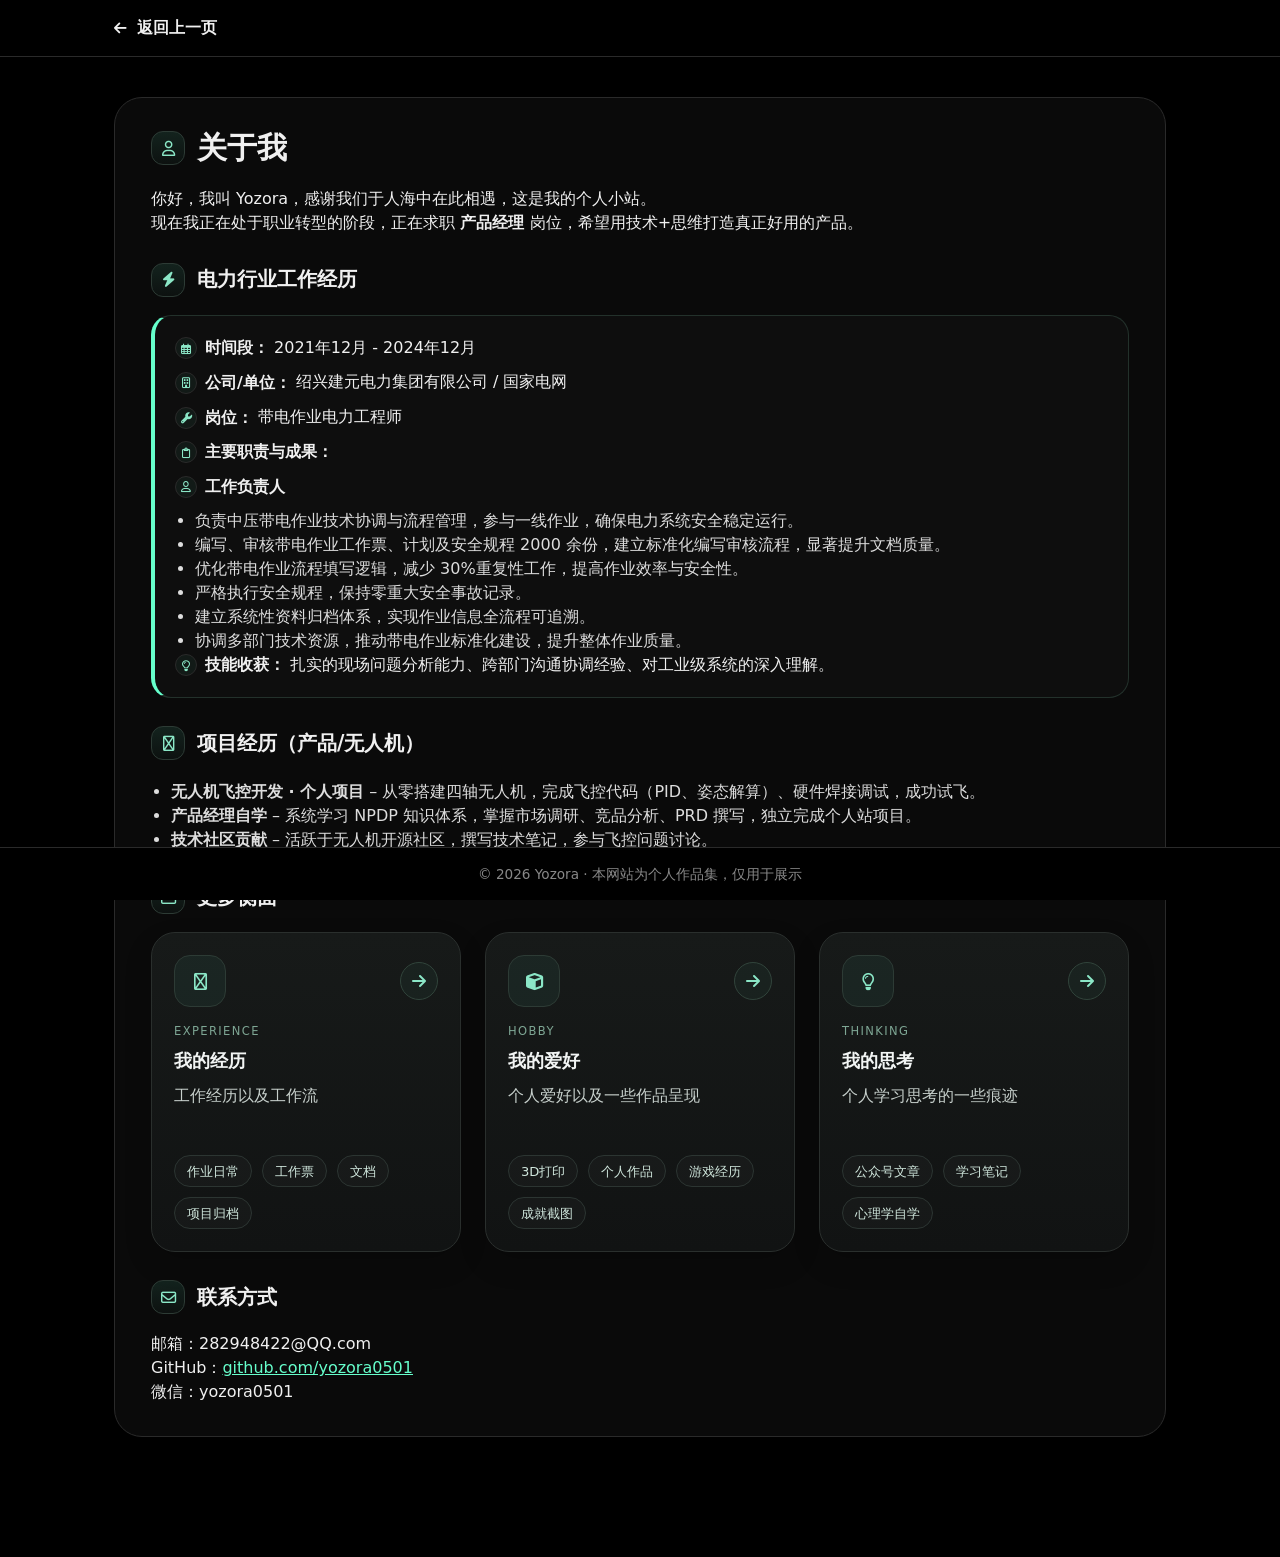
==== commit a9a441d3: "Update about.html" ====
--- a/about.html
+++ b/about.html
@@ -107,7 +107,7 @@
             <article class="about-card">
                 <div class="about-card-head">
                     <div class="about-card-icon"><i class="far fa-lightbulb"></i></div>
-                    <a href="https://mp.weixin.qq.com/s/_S1CBEpDDANddhOKHPT5rg" target="_blank" rel="noopener noreferrer" class="about-card-action" aria-label="填写公众号链接后可跳转">
+                    <a href="https://mp.weixin.qq.com/s/d-oFTlMWaodRdSkFOWkaow" target="_blank" rel="noopener noreferrer" class="about-card-action" aria-label="填写公众号链接后可跳转">
                         <i class="fas fa-arrow-right"></i>
                     </a>
                 </div>
--- a/styles.css
+++ b/styles.css
@@ -22,6 +22,10 @@
     max-width: 1100px;
     margin: 0 auto;
     padding: 0 24px;
+}
+
+.home-main {
+    max-width: 900px;
 }
 
 /* ========== 导航栏（仅保留 Yozora 返回首页） ========== */
@@ -48,6 +52,18 @@
 
 .logo:hover {
     color: #66ffcc;
+}
+
+.back-link {
+    display: inline-flex;
+    align-items: center;
+    gap: 10px;
+    font-size: 1rem;
+    font-weight: 600;
+}
+
+.back-link i {
+    font-size: 0.9rem;
 }
 
 /* ========== 通用按钮样式 ========== */
@@ -79,6 +95,28 @@
     box-shadow: 0 4px 12px rgba(0, 0, 0, 0.4);
 }
 
+.intro-card {
+    position: relative;
+    overflow: hidden;
+    padding-bottom: 84px;
+}
+
+.motto-signature {
+    position: absolute;
+    right: 30px;
+    bottom: 20px;
+    max-width: min(72%, 560px);
+    margin: 0;
+    padding-left: 16px;
+    border-left: 1px solid rgba(102, 255, 204, 0.22);
+    color: rgba(210, 236, 226, 0.72);
+    font-size: 0.88rem;
+    letter-spacing: 0.03em;
+    line-height: 1.7;
+    text-align: right;
+    font-style: italic;
+}
+
 .card h2 {
     font-size: 1.9rem;
     font-weight: 600;
@@ -134,6 +172,21 @@
     gap: 30px;
     flex-wrap: wrap;
     margin: 20px 0 60px;
+}
+
+.home-main .intro-card {
+    margin: 34px auto 26px;
+    padding: 34px 34px 88px;
+}
+
+.home-main .feature-grid {
+    gap: 22px;
+    margin: 0 auto 54px;
+}
+
+.home-main .feature-card {
+    min-width: 0;
+    padding: 30px 22px;
 }
 
 .feature-card {
@@ -256,6 +309,17 @@
     padding: 18px 22px;
     border-bottom: 1px solid rgba(102, 255, 204, 0.1);
     background: rgba(255, 255, 255, 0.02);
+    opacity: 0;
+    transform: translateY(-8px);
+    pointer-events: none;
+    transition: opacity 0.2s ease, transform 0.2s ease;
+}
+
+.image-viewer-dialog:hover .image-viewer-toolbar,
+.image-viewer-dialog:focus-within .image-viewer-toolbar {
+    opacity: 1;
+    transform: translateY(0);
+    pointer-events: auto;
 }
 
 .image-viewer-title-wrap {
@@ -393,26 +457,27 @@
 }
 
 .resource-grid {
-    display: flex;
+    display: grid;
+    grid-template-columns: repeat(3, minmax(0, 1fr));
     gap: 24px;
-    flex-wrap: wrap;
     margin: 20px 0;
 }
 
 .resource-card {
-    flex: 1 1 240px;
+    min-height: 420px;
     display: flex;
     flex-direction: column;
-    background: #1a1a1a;
-    border: 1px solid #2a2a2a;
-    border-radius: 20px;
-    padding: 20px;
-    text-align: center;
+    gap: 18px;
+    background: linear-gradient(180deg, #171a19, #111313);
+    border: 1px solid #2a2f2d;
+    border-radius: 24px;
+    padding: 22px;
+    text-align: left;
     position: relative;
     overflow: hidden;
     color: inherit;
     text-decoration: none;
-    transition: transform 0.22s ease, border-color 0.22s ease, background 0.22s ease;
+    transition: transform 0.22s ease, border-color 0.22s ease, background 0.22s ease, box-shadow 0.22s ease;
 }
 
 .resource-link-card {
@@ -421,8 +486,9 @@
 
 .resource-link-card:hover {
     transform: translateY(-4px);
-    border-color: #4d6d61;
-    background: #1d211f;
+    border-color: #476256;
+    background: linear-gradient(180deg, #1b201e, #131615);
+    box-shadow: 0 18px 34px rgba(0, 0, 0, 0.22);
 }
 
 .resource-link-card:focus-visible {
@@ -433,7 +499,7 @@
 .resource-icon {
     width: 52px;
     height: 52px;
-    margin: 0 auto 14px;
+    margin: 0;
     border-radius: 16px;
     border: 1px solid #2d3b35;
     color: #8be7c7;
@@ -448,41 +514,60 @@
 }
 
 .resource-card h4 {
-    margin-bottom: 8px;
-    font-size: 1.1rem;
+    margin: 0;
+    font-size: 1.14rem;
+    line-height: 1.3;
+    color: #f2f5f4;
 }
 
 .resource-card p {
-    font-size: 0.9rem;
-    color: #cccccc;
-    line-height: 1.7;
-}
-
-.resource-card img {
-    max-width: 100%;
-    border-radius: 12px;
-    margin-top: 12px;
-}
-
-.resource-card-top {
+    margin: 0;
+    font-size: 0.92rem;
+    color: #c6cfcb;
+    line-height: 1.72;
+}
+
+.resource-card-head {
     display: flex;
     align-items: center;
     justify-content: space-between;
     gap: 12px;
+    min-height: 52px;
+}
+
+.resource-label {
+    display: block;
     margin-bottom: 8px;
-}
-
-.resource-card-top .resource-icon {
-    margin: 0;
-}
-
-.resource-label {
-    display: inline-block;
-    margin-bottom: 10px;
     font-size: 0.72rem;
     letter-spacing: 0.12em;
     text-transform: uppercase;
     color: #7ea694;
+}
+
+.resource-copy {
+    min-height: 132px;
+}
+
+.resource-preview {
+    margin-top: auto;
+    border-radius: 18px;
+    overflow: hidden;
+    border: 1px solid #28302d;
+    background:
+        linear-gradient(180deg, rgba(102, 255, 204, 0.04), rgba(255, 255, 255, 0.01)),
+        #101211;
+    min-height: 168px;
+    display: flex;
+    align-items: center;
+    justify-content: center;
+}
+
+.resource-preview img {
+    display: block;
+    width: 100%;
+    height: 168px;
+    object-fit: cover;
+    object-position: center top;
 }
 
 .doc-badge {
@@ -500,48 +585,7 @@
     letter-spacing: 0.12em;
 }
 
-.resource-meta {
-    display: flex;
-    flex-wrap: wrap;
-    gap: 10px;
-    justify-content: center;
-    margin-top: 16px;
-}
-
-.resource-meta-item {
-    display: inline-flex;
-    align-items: center;
-    gap: 8px;
-    padding: 7px 12px;
-    border-radius: 999px;
-    border: 1px solid #2c3532;
-    background: rgba(255, 255, 255, 0.02);
-    color: #cfe6dc;
-    font-size: 0.82rem;
-}
-
-.resource-meta-item i {
-    color: #8be7c7;
-    font-size: 0.78rem;
-}
-
-.resource-card-featured {
-    text-align: left;
-    border-color: #2f4b40;
-    background:
-        radial-gradient(circle at top right, rgba(102, 255, 204, 0.08), transparent 38%),
-        linear-gradient(180deg, #18211e, #121716);
-    box-shadow: 0 16px 40px rgba(0, 0, 0, 0.28);
-}
-
-.resource-card-featured.resource-link-card:hover {
-    border-color: #66ffcc;
-    background:
-        radial-gradient(circle at top right, rgba(102, 255, 204, 0.12), transparent 40%),
-        linear-gradient(180deg, #1a2723, #121716);
-}
-
-.resource-card-featured::after {
+.resource-link-card::after {
     content: '';
     position: absolute;
     top: 18px;
@@ -554,18 +598,48 @@
     pointer-events: none;
 }
 
-.resource-card-featured .resource-label,
-.resource-card-featured h4,
-.resource-card-featured p {
-    text-align: left;
-}
-
-.resource-card-featured .resource-link {
-    margin-top: 18px;
-}
-
-.resource-card-featured .resource-meta {
+.resource-preview-doc {
+    padding: 18px;
+}
+
+.resource-doc-sheet {
+    width: 100%;
+    min-height: 132px;
+    border-radius: 16px;
+    padding: 18px 16px;
+    border: 1px solid rgba(102, 255, 204, 0.14);
+    background:
+        linear-gradient(180deg, rgba(255, 255, 255, 0.06), rgba(255, 255, 255, 0.02)),
+        #171d1b;
+    display: flex;
+    flex-direction: column;
     justify-content: flex-start;
+}
+
+.resource-doc-kicker {
+    font-size: 0.68rem;
+    letter-spacing: 0.12em;
+    text-transform: uppercase;
+    color: #7ea694;
+    margin-bottom: 8px;
+}
+
+.resource-doc-sheet strong {
+    font-size: 1rem;
+    color: #f1f5f3;
+    margin-bottom: 16px;
+}
+
+.resource-doc-line {
+    height: 8px;
+    width: 100%;
+    border-radius: 999px;
+    background: rgba(102, 255, 204, 0.12);
+    margin-bottom: 10px;
+}
+
+.resource-doc-line.short {
+    width: 72%;
 }
 
 .resource-link {
@@ -574,14 +648,17 @@
     display: inline-flex;
     align-items: center;
     gap: 8px;
-    margin-top: 10px;
+    margin-top: 0;
     position: relative;
     z-index: 1;
-    align-self: center;
-}
-
-.resource-card-featured .resource-link {
-    align-self: flex-start;
+    align-self: stretch;
+    justify-content: space-between;
+    min-height: 46px;
+    padding: 12px 14px;
+    border-radius: 999px;
+    border: 1px solid #30483f;
+    background: rgba(102, 255, 204, 0.05);
+    font-size: 0.9rem;
 }
 
 .resource-link:hover {
@@ -675,27 +752,515 @@
     color: #dddddd;
 }
 
-.value-tags {
+.section-intro {
+    color: #bac5c1;
+    margin-bottom: 18px;
+}
+
+.about-grid {
+    display: grid;
+    grid-template-columns: repeat(3, minmax(0, 1fr));
+    gap: 24px;
+    margin: 18px 0 8px;
+}
+
+.about-card {
+    min-height: 320px;
+    display: flex;
+    flex-direction: column;
+    gap: 16px;
+    padding: 22px;
+    border-radius: 24px;
+    border: 1px solid #2a2f2d;
+    background: linear-gradient(180deg, #171a19, #111313);
+    color: inherit;
+    position: relative;
+    overflow: hidden;
+    box-shadow: 0 12px 28px rgba(0, 0, 0, 0.16);
+}
+
+.about-card-head {
+    display: flex;
+    align-items: center;
+    justify-content: space-between;
+    gap: 12px;
+}
+
+.about-card-icon {
+    width: 52px;
+    height: 52px;
+    border-radius: 16px;
+    border: 1px solid #2d3b35;
+    display: inline-flex;
+    align-items: center;
+    justify-content: center;
+    color: #8be7c7;
+    background: rgba(102, 255, 204, 0.05);
+    flex-shrink: 0;
+}
+
+.about-card-icon i {
+    font-size: 1.08rem;
+}
+
+.about-card-action {
+    width: 38px;
+    height: 38px;
+    border-radius: 999px;
+    border: 1px solid #31443b;
+    background: rgba(102, 255, 204, 0.04);
+    color: #8be7c7;
+    display: inline-flex;
+    align-items: center;
+    justify-content: center;
+    text-decoration: none;
+    transition: transform 0.2s ease, border-color 0.2s ease, background 0.2s ease;
+}
+
+.about-card-action:hover {
+    transform: translateY(-1px);
+    border-color: #4b685c;
+    background: rgba(102, 255, 204, 0.08);
+}
+
+.about-card-copy {
+    min-height: 116px;
+}
+
+.about-card-label {
+    display: block;
+    margin-bottom: 8px;
+    font-size: 0.72rem;
+    letter-spacing: 0.12em;
+    text-transform: uppercase;
+    color: #7ea694;
+}
+
+.about-card h4 {
+    margin: 0 0 10px;
+    font-size: 1.14rem;
+    line-height: 1.3;
+    color: #f2f5f4;
+}
+
+.about-card p {
+    margin: 0;
+    color: #c6cfcb;
+    line-height: 1.7;
+}
+
+.about-card-tags {
+    margin-top: auto;
     display: flex;
     flex-wrap: wrap;
+    gap: 10px;
+}
+
+.about-card-tag {
+    display: inline-flex;
+    align-items: center;
+    min-height: 32px;
+    padding: 0 12px;
+    border-radius: 999px;
+    border: 1px solid #2c3532;
+    background: rgba(255, 255, 255, 0.02);
+    color: #cfe6dc;
+    font-size: 0.82rem;
+}
+
+.about-card-note {
+    margin-top: auto;
+    padding: 12px 14px;
+    border-radius: 16px;
+    border: 1px solid #273330;
+    background: rgba(102, 255, 204, 0.04);
+    color: #b9d7cb;
+    font-size: 0.88rem;
+    line-height: 1.6;
+}
+
+.story-grid {
+    display: grid;
+    grid-template-columns: repeat(2, minmax(0, 1fr));
+    gap: 24px;
+    margin-top: 22px;
+}
+
+.story-card {
+    display: flex;
+    flex-direction: column;
+    gap: 18px;
+    padding: 22px;
+    border-radius: 24px;
+    border: 1px solid #2a2f2d;
+    background: linear-gradient(180deg, #171a19, #111313);
+}
+
+.story-card-wide {
+    grid-column: 1 / -1;
+}
+
+.story-card-head {
+    display: inline-flex;
+    align-items: center;
+    gap: 10px;
+}
+
+.story-card-icon {
+    width: 48px;
+    height: 48px;
+    border-radius: 16px;
+    border: 1px solid #2d3b35;
+    display: inline-flex;
+    align-items: center;
+    justify-content: center;
+    color: #8be7c7;
+    background: rgba(102, 255, 204, 0.05);
+}
+
+.story-card-badge {
+    display: inline-flex;
+    align-items: center;
+    min-height: 32px;
+    padding: 0 12px;
+    border-radius: 999px;
+    border: 1px solid rgba(102, 255, 204, 0.26);
+    background: rgba(102, 255, 204, 0.08);
+    color: #9cf0d4;
+    font-size: 0.72rem;
+    font-weight: 700;
+    letter-spacing: 0.12em;
+    text-transform: uppercase;
+}
+
+.story-card-copy h3 {
+    margin-bottom: 12px;
+    font-size: 1.16rem;
+    font-weight: 600;
+    letter-spacing: 0.01em;
+    color: #f2f5f4;
+}
+
+.story-card-copy p {
+    margin-bottom: 16px;
+    color: #c6cfcb;
+    line-height: 1.75;
+}
+
+.story-list {
+    margin: 0 0 0 18px;
+    color: #c6cfcb;
+}
+
+.story-list li + li {
+    margin-top: 8px;
+}
+
+.story-image-grid {
+    display: grid;
+    grid-template-columns: repeat(2, minmax(0, 1fr));
+    gap: 18px;
+}
+
+.story-image-grid-wide {
+    grid-template-columns: repeat(3, minmax(0, 1fr));
+}
+
+.story-image-slot {
+    min-height: 198px;
+    border-radius: 18px;
+    border: 1px solid #2f3d38;
+    background:
+        linear-gradient(180deg, rgba(102, 255, 204, 0.04), rgba(255, 255, 255, 0.01)),
+        #101211;
+    color: #87a297;
+    display: flex;
+    align-items: center;
+    justify-content: center;
+    text-align: center;
+    padding: 12px;
+    font-size: 0.9rem;
+    line-height: 1.5;
+}
+
+.story-image-real {
+    width: 100%;
+    height: 100%;
+    object-fit: contain;
+    border-radius: 14px;
+    display: block;
+    background: rgba(4, 7, 6, 0.58);
+}
+
+.experience-page {
+    max-width: 1040px;
+}
+
+.experience-guide {
+    margin: 22px 0 26px;
+    padding: 22px;
+    border-radius: 24px;
+    border: 1px solid #2b3431;
+    background: linear-gradient(180deg, #161b19, #101413);
+}
+
+.experience-guide-head {
+    display: flex;
+    align-items: center;
     gap: 12px;
-    margin: 16px 0;
-}
-
-.value-tag {
+    margin-bottom: 14px;
+    flex-wrap: wrap;
+}
+
+.experience-guide-head h3 {
+    margin: 0;
+    font-size: 1.2rem;
+    color: #f2f5f4;
+}
+
+.guide-grid {
+    display: grid;
+    grid-template-columns: 1.25fr 0.75fr;
+    gap: 18px;
+}
+
+.guide-main,
+.guide-side {
+    border-radius: 18px;
+    border: 1px solid #2a302e;
+    background: rgba(255, 255, 255, 0.02);
+    padding: 18px;
+}
+
+.guide-main p {
+    margin-bottom: 12px;
+    color: #ccd8d3;
+    line-height: 1.72;
+}
+
+.guide-scene {
+    border-radius: 18px;
+    border: 1px solid #2a302e;
+    background: rgba(255, 255, 255, 0.02);
+    padding: 16px;
+}
+
+.guide-scene h4 {
+    margin: 0 0 10px;
+    color: #e9f5ef;
+    font-size: 1rem;
+}
+
+.guide-scene-slot {
+    width: 100%;
+    aspect-ratio: 16 / 10;
+    border-radius: 14px;
+    border: 1px dashed #3b5a4e;
+    background:
+        linear-gradient(180deg, rgba(102, 255, 204, 0.06), rgba(255, 255, 255, 0.02)),
+        #101412;
+    color: #89a79a;
+    font-size: 0.9rem;
+    line-height: 1.65;
+    display: flex;
+    align-items: center;
+    justify-content: center;
+    text-align: center;
+    padding: 14px;
+}
+
+.guide-scene-image {
+    width: 100%;
+    height: 100%;
+    object-fit: cover;
+    border-radius: 12px;
+    display: block;
+}
+
+.guide-scene p {
+    margin: 10px 0 0;
+    color: #afc3ba;
+    font-size: 0.88rem;
+    line-height: 1.65;
+}
+
+.guide-side h4 {
+    margin: 0 0 12px;
+    color: #e9f5ef;
+    font-size: 1rem;
+}
+
+.guide-tags {
+    display: flex;
+    flex-wrap: wrap;
+    gap: 10px;
+    margin-bottom: 12px;
+}
+
+.experience-board {
+    margin-top: 18px;
+}
+
+.board-pair {
+    display: grid;
+    grid-template-columns: repeat(2, minmax(0, 1fr));
+    gap: 16px;
+    margin-bottom: 16px;
+}
+
+.board-block {
+    border-radius: 18px;
+    border: 1px solid #2a302e;
+    background: rgba(255, 255, 255, 0.02);
+    padding: 16px;
+}
+
+.board-block h4 {
+    margin: 0 0 10px;
+    color: #edf8f3;
+    font-size: 1rem;
+}
+
+.board-block .story-list {
+    margin-bottom: 0;
+}
+
+.board-block .story-list li {
+    line-height: 1.76;
+}
+
+.process-flow {
+    display: grid;
+    grid-template-columns: repeat(5, minmax(0, 1fr));
+    gap: 10px;
+    margin: 6px 0 16px;
+}
+
+.flow-step {
+    min-height: 42px;
+    border-radius: 999px;
+    border: 1px solid #32463d;
+    background: rgba(102, 255, 204, 0.08);
+    color: #b8e9d7;
+    font-size: 0.86rem;
+    display: flex;
+    align-items: center;
+    justify-content: center;
+    padding: 0 10px;
+    text-align: center;
+}
+
+.hobbies-page {
+    max-width: 1080px;
+}
+
+.hobbies-card {
+    padding-bottom: 28px;
+}
+
+.hobby-stack {
+    margin-top: 18px;
+    display: grid;
+    gap: 20px;
+}
+
+.hobby-section {
+    border-radius: 24px;
+    border: 1px solid #2a2f2d;
+    background: linear-gradient(180deg, #171a19, #111313);
+    padding: 22px;
+    display: grid;
+    gap: 16px;
+}
+
+.hobby-section-featured {
+    border-color: #3a5448;
+    background:
+        radial-gradient(circle at right top, rgba(102, 255, 204, 0.08), transparent 48%),
+        linear-gradient(180deg, #191f1d, #121514);
+}
+
+.hobby-head {
     display: inline-flex;
     align-items: center;
-    gap: 8px;
-    background: #111917;
-    border: 1px solid #23312b;
-    padding: 8px 14px;
-    border-radius: 40px;
-    color: #c8f7e6;
-}
-
-.value-tag i {
-    color: #8be7c7;
-    font-size: 0.78rem;
+    gap: 10px;
+}
+
+.hobby-copy h3 {
+    margin: 0 0 10px;
+    font-size: 1.22rem;
+    color: #f2f5f4;
+}
+
+.hobby-copy p {
+    margin: 0 0 12px;
+    color: #c8d2ce;
+    line-height: 1.72;
+}
+
+.hobby-copy .story-list {
+    margin-bottom: 0;
+}
+
+.hobby-copy .story-list li {
+    line-height: 1.74;
+}
+
+.hobby-placeholder {
+    border-radius: 14px;
+    border: 1px dashed #355045;
+    background: rgba(102, 255, 204, 0.04);
+    color: #9cb5ab;
+    padding: 12px 14px;
+    margin-bottom: 0;
+}
+
+.hobby-shot-grid {
+    display: grid;
+    gap: 14px;
+}
+
+.hobby-shot-grid-4 {
+    grid-template-columns: repeat(4, minmax(0, 1fr));
+}
+
+.hobby-shot-grid-3 {
+    grid-template-columns: repeat(3, minmax(0, 1fr));
+}
+
+.hobby-shot-slot {
+    min-height: 220px;
+    border-radius: 16px;
+    border: 1px solid #355045;
+    background:
+        linear-gradient(180deg, rgba(102, 255, 204, 0.05), rgba(255, 255, 255, 0.01)),
+        #101312;
+    display: flex;
+    flex-direction: column;
+    margin: 0;
+    overflow: hidden;
+}
+
+.hobby-shot-image {
+    width: 100%;
+    height: 174px;
+    object-fit: cover;
+    display: block;
+    background: #0a0d0c;
+}
+
+.hobby-shot-slot figcaption {
+    min-height: 46px;
+    display: flex;
+    align-items: center;
+    justify-content: center;
+    text-align: center;
+    padding: 10px 12px;
+    color: #d9ebe3;
+    font-size: 0.88rem;
+    letter-spacing: 0.02em;
+    border-top: 1px solid #2d3f38;
+    background: rgba(255, 255, 255, 0.02);
 }
 
 /* ========== 固定页脚样式 ========== */
@@ -723,6 +1288,28 @@
     .card {
         padding: 24px 20px;
     }
+    .home-main {
+        max-width: none;
+    }
+    .home-main .intro-card {
+        margin: 24px 0 20px;
+        padding: 24px 20px 96px;
+    }
+    .home-main .feature-grid {
+        margin: 0 0 48px;
+    }
+    .intro-card {
+        padding-bottom: 96px;
+    }
+    .motto-signature {
+        right: 18px;
+        left: 18px;
+        bottom: 16px;
+        max-width: none;
+        padding-left: 12px;
+        font-size: 0.8rem;
+        line-height: 1.65;
+    }
     .section-heading {
         align-items: flex-start;
     }
@@ -731,45 +1318,177 @@
         gap: 6px;
     }
     .resource-grid {
-        flex-direction: column;
+        grid-template-columns: 1fr;
         gap: 14px;
         margin: 16px 0 20px;
     }
+    .about-grid {
+        grid-template-columns: 1fr;
+        gap: 14px;
+    }
+    .about-card {
+        padding: 18px;
+        border-radius: 20px;
+        gap: 14px;
+        min-height: auto;
+    }
+    .about-card-icon {
+        width: 44px;
+        height: 44px;
+        border-radius: 14px;
+    }
+    .about-card-copy {
+        min-height: auto;
+    }
+    .about-card h4 {
+        font-size: 1.05rem;
+    }
+    .about-card p {
+        font-size: 0.86rem;
+        line-height: 1.58;
+    }
+    .about-card-note {
+        font-size: 0.88rem;
+    }
+    .story-grid {
+        grid-template-columns: 1fr;
+        gap: 14px;
+    }
+    .story-card {
+        padding: 18px;
+        border-radius: 20px;
+        gap: 14px;
+    }
+    .story-card-icon {
+        width: 44px;
+        height: 44px;
+        border-radius: 14px;
+    }
+    .story-card-copy h3 {
+        font-size: 1.05rem;
+    }
+    .story-card-copy p {
+        font-size: 0.86rem;
+        line-height: 1.58;
+    }
+    .story-image-grid,
+    .story-image-grid-wide {
+        grid-template-columns: 1fr;
+    }
+    .story-image-slot {
+        min-height: 136px;
+        border-radius: 16px;
+        font-size: 0.86rem;
+    }
+    .experience-guide {
+        padding: 16px;
+        border-radius: 20px;
+        margin: 16px 0 20px;
+    }
+    .experience-guide-head h3 {
+        font-size: 1.06rem;
+    }
+    .guide-grid,
+    .board-pair {
+        grid-template-columns: 1fr;
+        gap: 12px;
+    }
+    .guide-main,
+    .guide-side,
+    .board-block {
+        padding: 14px;
+        border-radius: 16px;
+    }
+    .guide-scene {
+        padding: 14px;
+        border-radius: 16px;
+    }
+    .guide-scene-slot {
+        border-radius: 12px;
+        font-size: 0.84rem;
+        line-height: 1.58;
+    }
+    .guide-scene p {
+        font-size: 0.82rem;
+        line-height: 1.58;
+    }
+    .process-flow {
+        grid-template-columns: 1fr;
+        gap: 8px;
+        margin: 4px 0 14px;
+    }
+    .flow-step {
+        justify-content: flex-start;
+        padding: 0 14px;
+        min-height: 38px;
+        font-size: 0.82rem;
+    }
+    .hobby-section {
+        padding: 18px;
+        border-radius: 20px;
+        gap: 14px;
+    }
+    .hobby-copy h3 {
+        font-size: 1.08rem;
+    }
+    .hobby-copy p {
+        font-size: 0.86rem;
+        line-height: 1.6;
+    }
+    .hobby-shot-grid-4,
+    .hobby-shot-grid-3 {
+        grid-template-columns: 1fr;
+    }
+    .hobby-shot-slot {
+        min-height: 186px;
+        border-radius: 14px;
+    }
+    .hobby-shot-image {
+        height: 138px;
+    }
+    .hobby-shot-slot figcaption {
+        min-height: 42px;
+        font-size: 0.82rem;
+        padding: 8px 10px;
+    }
     .resource-card {
+        min-height: auto;
         padding: 18px;
-        border-radius: 18px;
-        text-align: left;
+        border-radius: 20px;
         touch-action: manipulation;
+        gap: 14px;
     }
     .resource-card .resource-icon {
         width: 44px;
         height: 44px;
-        margin: 0 0 12px;
         border-radius: 14px;
+    }
+    .resource-card-head {
+        min-height: 44px;
+    }
+    .resource-copy {
+        min-height: auto;
     }
     .resource-card h4 {
         font-size: 1.05rem;
-        margin-bottom: 6px;
     }
     .resource-card p {
         font-size: 0.86rem;
         line-height: 1.55;
     }
-    .resource-card img {
-        width: 100%;
-        max-height: 128px;
-        object-fit: cover;
-        object-position: top;
-        margin-top: 12px;
-    }
-    .resource-card-featured {
-        box-shadow: none;
-    }
-    .resource-card-top {
-        margin-bottom: 10px;
-    }
-    .resource-card-top .resource-icon {
-        margin: 0;
+    .resource-preview {
+        min-height: 140px;
+        border-radius: 16px;
+    }
+    .resource-preview img {
+        height: 140px;
+    }
+    .resource-preview-doc {
+        padding: 14px;
+    }
+    .resource-doc-sheet {
+        min-height: 110px;
+        padding: 14px;
     }
     .resource-label {
         margin-bottom: 6px;
@@ -780,29 +1499,10 @@
         padding: 5px 10px;
         font-size: 0.68rem;
     }
-    .resource-meta {
-        justify-content: flex-start;
-        gap: 8px;
-        margin-top: 12px;
-    }
-    .resource-meta-item {
-        padding: 6px 10px;
-        font-size: 0.76rem;
-    }
     .resource-link {
         width: 100%;
-        justify-content: space-between;
-        margin-top: 14px;
         padding: 10px 12px;
-        border-radius: 999px;
-        border: 1px solid #30483f;
-        background: rgba(102, 255, 204, 0.06);
         font-size: 0.88rem;
-        align-self: stretch;
-    }
-    .resource-card-featured .resource-link {
-        margin-top: 14px;
-        align-self: stretch;
     }
     .resource-link i {
         order: 2;
@@ -816,6 +1516,9 @@
     .image-viewer-toolbar {
         padding: 16px;
         align-items: flex-start;
+        opacity: 1;
+        transform: none;
+        pointer-events: auto;
     }
     .image-viewer-actions {
         width: 100%;
@@ -833,4 +1536,3 @@
         width: max(100%, 680px);
     }
 }
-
